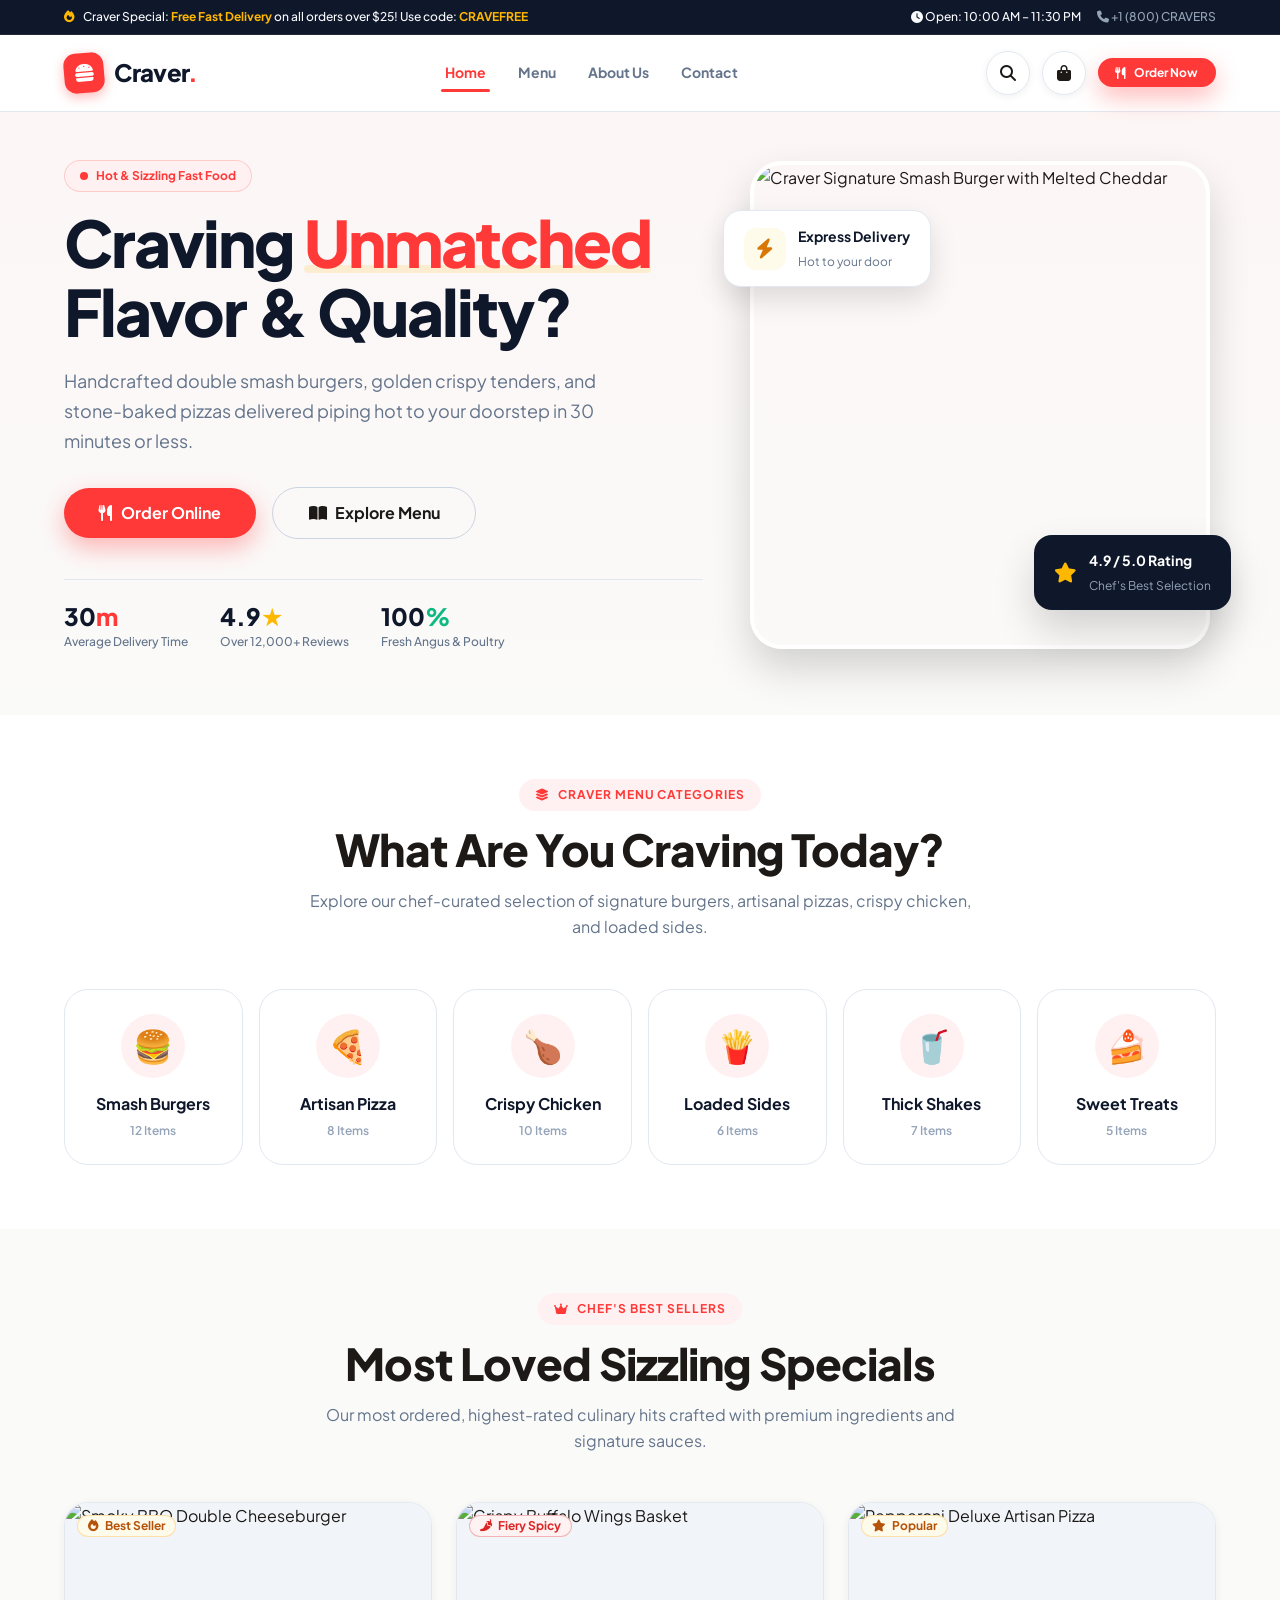
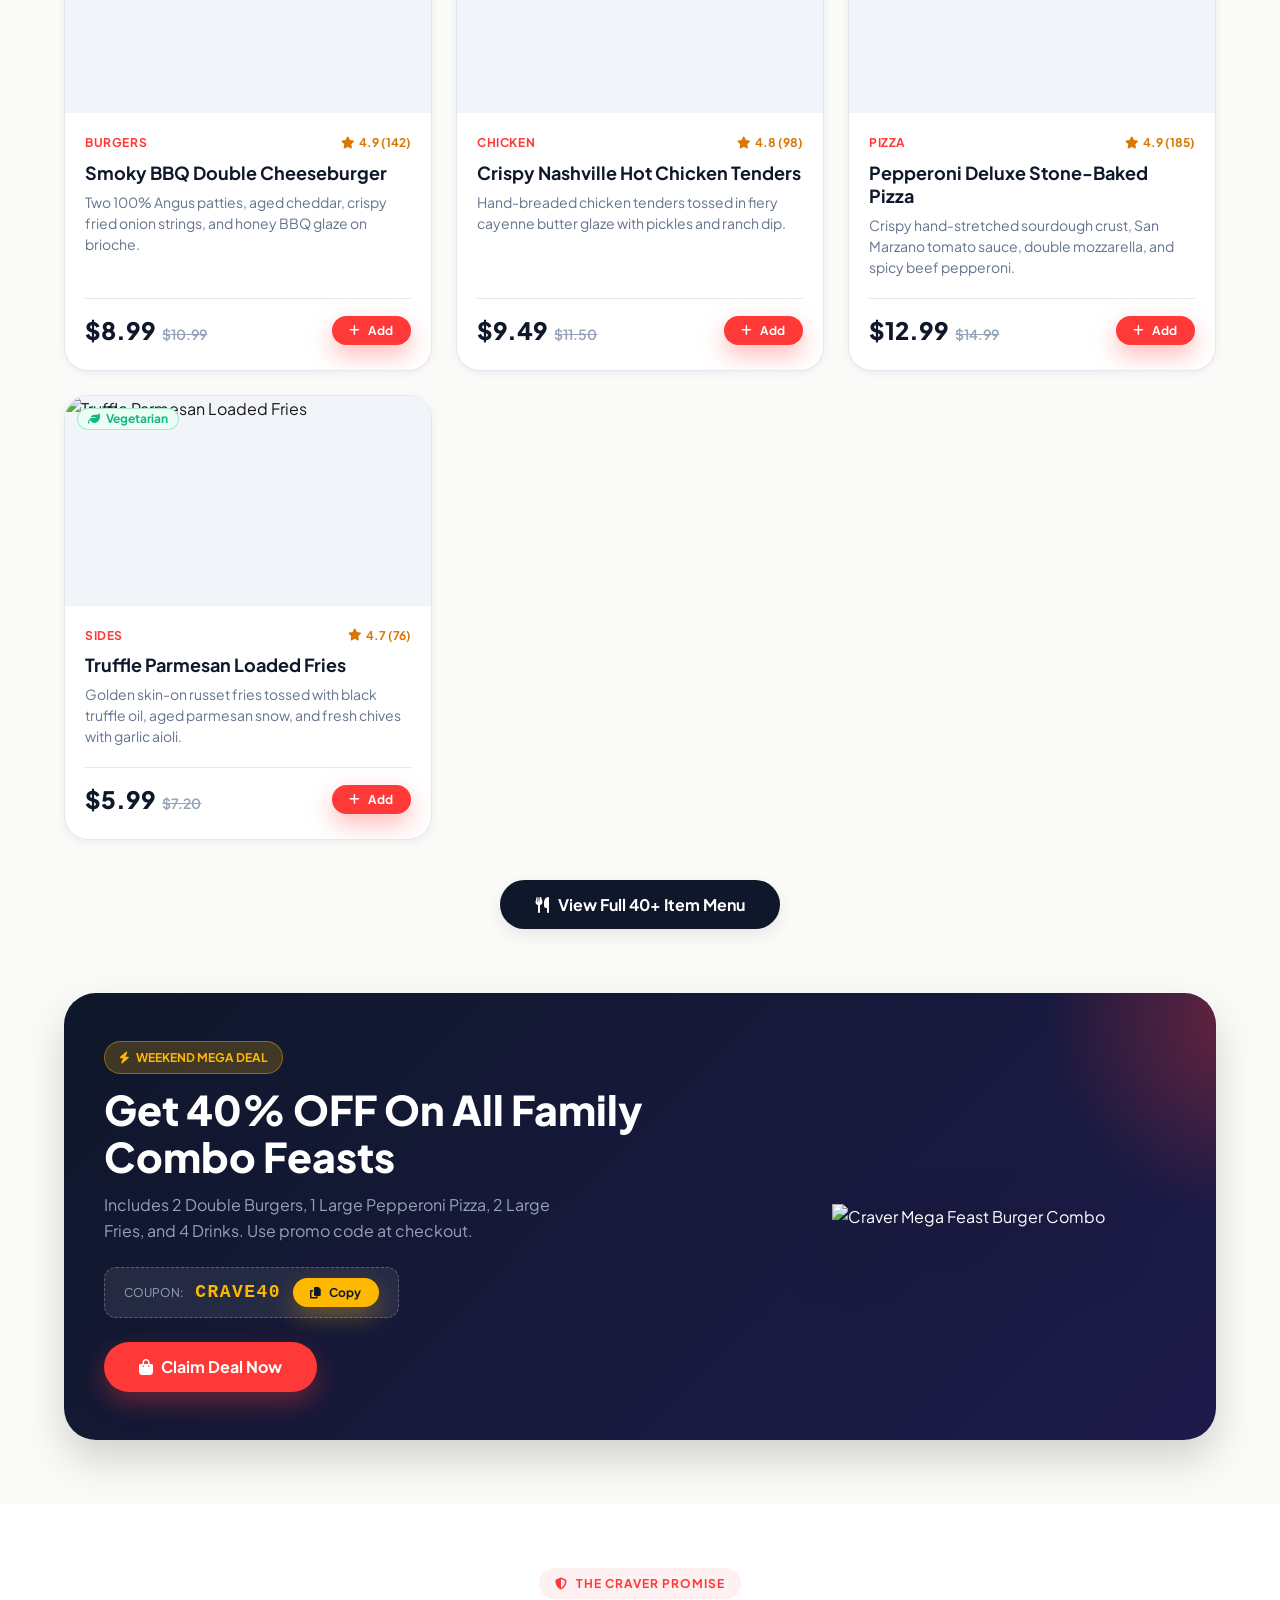
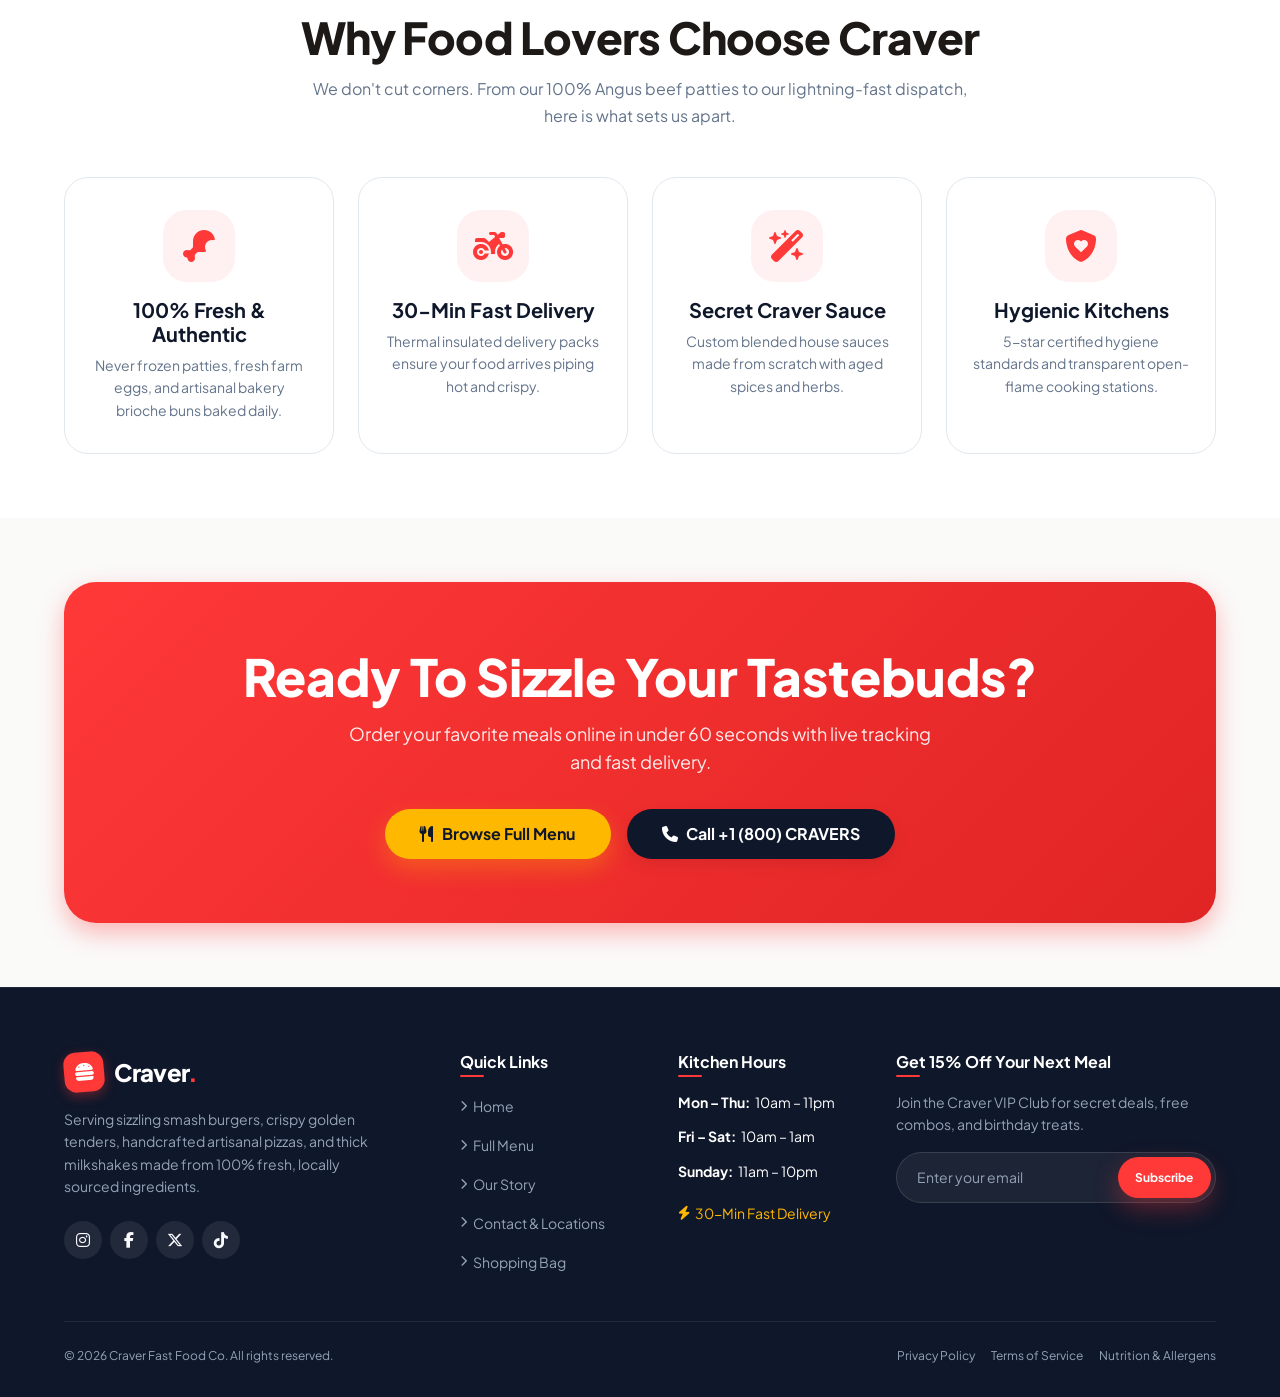
==== index.html @ d2164f5b "feat: complete Craver Fast Food Co. web application across all 9 phases" ====
<!DOCTYPE html>
<html lang="en">
<head>
  <meta charset="UTF-8">
  <meta name="viewport" content="width=device-width, initial-scale=1.0">
  <meta name="description" content="Craver Fast Food Co. — Sizzling Smash Burgers, Crispy Chicken, Artisanal Pizzas & 30-Min Fast Delivery.">
  <title>Craver Fast Food Co. | Sizzling Burgers, Pizzas & Shakes</title>

  <!-- Favicon -->
  <link rel="icon" href="data:image/svg+xml,<svg xmlns='http://www.w3.org/2000/svg' viewBox='0 0 100 100'><text y='.9em' font-size='90'>🍔</text></svg>">

  <!-- Google Fonts: Plus Jakarta Sans & Outfit -->
  <link rel="preconnect" href="https://fonts.googleapis.com">
  <link rel="preconnect" href="https://fonts.gstatic.com" crossorigin>
  <link href="https://fonts.googleapis.com/css2?family=Outfit:wght@600;700;800;900&family=Plus+Jakarta+Sans:wght@400;500;600;700;800&display=swap" rel="stylesheet">

  <!-- FontAwesome 6 Icons -->
  <link rel="stylesheet" href="https://cdnjs.cloudflare.com/ajax/libs/font-awesome/6.5.1/css/all.min.css">

  <!-- Modular CSS Hierarchy -->
  <link rel="stylesheet" href="css/variables.css">
  <link rel="stylesheet" href="css/reset.css">
  <link rel="stylesheet" href="css/global.css">
  <link rel="stylesheet" href="css/header.css">
  <link rel="stylesheet" href="css/home.css">
  <link rel="stylesheet" href="css/modal.css">
  <link rel="stylesheet" href="css/footer.css">
  <link rel="stylesheet" href="css/responsive.css">
</head>
<body>

  <!-- ═══════════════ TOP ANNOUNCEMENT BAR ═══════════════ -->
  <div class="top-bar">
    <div class="container top-bar-content">
      <div class="top-bar-promo">
        <i class="fa-solid fa-fire" style="color:var(--color-secondary);"></i>
        <span>Craver Special: <strong>Free Fast Delivery</strong> on all orders over $25! Use code: <strong>CRAVEFREE</strong></span>
      </div>
      <div class="top-bar-info">
        <span><i class="fa-solid fa-clock"></i> Open: 10:00 AM – 11:30 PM</span>
        <a href="tel:+18002728377" class="top-bar-link"><i class="fa-solid fa-phone"></i> +1 (800) CRAVERS</a>
      </div>
    </div>
  </div>

  <!-- ═══════════════ MAIN NAVIGATION HEADER ═══════════════ -->
  <header class="header">
    <div class="container navbar">
      <!-- Brand Logo -->
      <a href="index.html" class="brand-logo" aria-label="Craver Fast Food Home">
        <div class="brand-logo-icon">
          <i class="fa-solid fa-burger"></i>
        </div>
        <span>Craver<span class="brand-logo-dot">.</span></span>
      </a>

      <!-- Desktop Navigation Menu -->
      <nav class="nav-menu" aria-label="Main Navigation">
        <a href="index.html" class="nav-link active">Home</a>
        <a href="menu.html" class="nav-link">Menu</a>
        <a href="about.html" class="nav-link">About Us</a>
        <a href="contact.html" class="nav-link">Contact</a>
      </nav>

      <!-- Navigation Actions -->
      <div class="nav-actions">
        <a href="menu.html" class="btn-icon" aria-label="Search Menu">
          <i class="fa-solid fa-magnifying-glass"></i>
        </a>

        <!-- Cart Button with Live Count Badge -->
        <a href="cart.html" class="btn-icon cart-btn" aria-label="View Shopping Cart">
          <i class="fa-solid fa-bag-shopping"></i>
          <span class="cart-badge" style="display:none;">0</span>
        </a>

        <a href="menu.html" class="btn btn-primary btn-sm">
          <i class="fa-solid fa-utensils"></i> Order Now
        </a>

        <!-- Mobile Hamburger Button -->
        <button class="mobile-toggle" aria-label="Open mobile navigation menu">
          <span class="hamburger-line"></span>
          <span class="hamburger-line"></span>
          <span class="hamburger-line"></span>
        </button>
      </div>
    </div>
  </header>

  <!-- ═══════════════ MOBILE SLIDE-OUT DRAWER ═══════════════ -->
  <div class="mobile-drawer-overlay">
    <div class="mobile-drawer">
      <div>
        <div class="mobile-drawer-header">
          <a href="index.html" class="brand-logo">
            <div class="brand-logo-icon"><i class="fa-solid fa-burger"></i></div>
            <span>Craver<span class="brand-logo-dot">.</span></span>
          </a>
          <button class="mobile-drawer-close" aria-label="Close navigation menu">&times;</button>
        </div>

        <nav class="mobile-nav-links">
          <a href="index.html" class="mobile-nav-link active">
            <i class="fa-solid fa-house"></i> Home
          </a>
          <a href="menu.html" class="mobile-nav-link">
            <i class="fa-solid fa-utensils"></i> Food Menu
          </a>
          <a href="about.html" class="mobile-nav-link">
            <i class="fa-solid fa-circle-info"></i> About Us
          </a>
          <a href="contact.html" class="mobile-nav-link">
            <i class="fa-solid fa-headset"></i> Contact & Hours
          </a>
          <a href="cart.html" class="mobile-nav-link">
            <i class="fa-solid fa-bag-shopping"></i> My Cart
          </a>
        </nav>
      </div>

      <div class="mobile-drawer-footer">
        <a href="menu.html" class="btn btn-primary" style="width:100%;">
          <i class="fa-solid fa-fire"></i> Start Order
        </a>
        <p style="font-size:var(--text-xs); color:var(--color-text-dim); text-align:center;">
          Hotline: +1 (800) CRAVERS
        </p>
      </div>
    </div>
  </div>

  <!-- ═══════════════ MAIN CONTENT ═══════════════ -->
  <main>
    <!-- ─── 1. HERO SECTION ─── -->
    <section class="hero">
      <div class="container hero-grid">
        <!-- Hero Text & CTA -->
        <div class="hero-content">
          <div class="hero-badge-wrap">
            <span class="badge-pulse-dot"></span>
            <span>Hot & Sizzling Fast Food</span>
          </div>

          <h1 class="hero-title">
            Craving <span class="highlight">Unmatched</span> Flavor & Quality?
          </h1>

          <p class="hero-desc">
            Handcrafted double smash burgers, golden crispy tenders, and stone-baked pizzas delivered piping hot to your doorstep in 30 minutes or less.
          </p>

          <div class="hero-cta-group">
            <a href="menu.html" class="btn btn-primary btn-lg">
              <i class="fa-solid fa-utensils"></i> Order Online
            </a>
            <a href="menu.html" class="btn btn-outline btn-lg">
              <i class="fa-solid fa-book-open"></i> Explore Menu
            </a>
          </div>

          <!-- Hero Performance Metrics -->
          <div class="hero-stats-row">
            <div class="hero-stat-item">
              <h3>30<span style="color:var(--color-primary);">m</span></h3>
              <p>Average Delivery Time</p>
            </div>
            <div class="hero-stat-item">
              <h3>4.9<span style="color:var(--color-secondary);">★</span></h3>
              <p>Over 12,000+ Reviews</p>
            </div>
            <div class="hero-stat-item">
              <h3>100<span style="color:var(--color-accent-green);">%</span></h3>
              <p>Fresh Angus & Poultry</p>
            </div>
          </div>
        </div>

        <!-- Hero Visual Showcase -->
        <div class="hero-visual">
          <div class="hero-main-img-wrap">
            <img src="https://images.unsplash.com/photo-1568901346375-23c9450c58cd?auto=format&fit=crop&w=800&q=80" alt="Craver Signature Smash Burger with Melted Cheddar" loading="eager">
          </div>

          <!-- Floating Badge 1: Lightning Delivery -->
          <div class="floating-card-delivery">
            <div class="floating-delivery-icon">
              <i class="fa-solid fa-bolt"></i>
            </div>
            <div>
              <strong style="display:block; font-size:var(--text-sm); color:var(--color-dark);">Express Delivery</strong>
              <span style="font-size:var(--text-xs); color:var(--color-text-muted);">Hot to your door</span>
            </div>
          </div>

          <!-- Floating Badge 2: Customer Rating -->
          <div class="floating-card-rating">
            <i class="fa-solid fa-star" style="color:var(--color-secondary); font-size:1.25rem;"></i>
            <div>
              <strong style="display:block; font-size:var(--text-sm);">4.9 / 5.0 Rating</strong>
              <span style="font-size:var(--text-xs); color:var(--color-text-dim);">Chef's Best Selection</span>
            </div>
          </div>
        </div>
      </div>
    </section>

    <!-- ─── 2. FEATURED CATEGORIES SECTION ─── -->
    <section class="section" style="background:#FFFFFF;">
      <div class="container">
        <div class="section-header">
          <span class="section-badge"><i class="fa-solid fa-layer-group"></i> Craver Menu Categories</span>
          <h2 class="section-title">What Are You Craving Today?</h2>
          <p class="section-desc">
            Explore our chef-curated selection of signature burgers, artisanal pizzas, crispy chicken, and loaded sides.
          </p>
        </div>

        <div class="category-grid">
          <!-- Category 1: Burgers -->
          <a href="menu.html" class="category-card">
            <div class="category-icon-wrap">🍔</div>
            <h3 class="category-name">Smash Burgers</h3>
            <span class="category-count">12 Items</span>
          </a>

          <!-- Category 2: Pizza -->
          <a href="menu.html" class="category-card">
            <div class="category-icon-wrap">🍕</div>
            <h3 class="category-name">Artisan Pizza</h3>
            <span class="category-count">8 Items</span>
          </a>

          <!-- Category 3: Crispy Chicken -->
          <a href="menu.html" class="category-card">
            <div class="category-icon-wrap">🍗</div>
            <h3 class="category-name">Crispy Chicken</h3>
            <span class="category-count">10 Items</span>
          </a>

          <!-- Category 4: Loaded Fries -->
          <a href="menu.html" class="category-card">
            <div class="category-icon-wrap">🍟</div>
            <h3 class="category-name">Loaded Sides</h3>
            <span class="category-count">6 Items</span>
          </a>

          <!-- Category 5: Cold Drinks & Shakes -->
          <a href="menu.html" class="category-card">
            <div class="category-icon-wrap">🥤</div>
            <h3 class="category-name">Thick Shakes</h3>
            <span class="category-count">7 Items</span>
          </a>

          <!-- Category 6: Desserts -->
          <a href="menu.html" class="category-card">
            <div class="category-icon-wrap">🍰</div>
            <h3 class="category-name">Sweet Treats</h3>
            <span class="category-count">5 Items</span>
          </a>
        </div>
      </div>
    </section>

    <!-- ─── 3. POPULAR FOOD ITEMS (BEST SELLERS) ─── -->
    <section class="section" style="background:var(--color-bg);">
      <div class="container">
        <div class="section-header">
          <span class="section-badge"><i class="fa-solid fa-crown"></i> Chef's Best Sellers</span>
          <h2 class="section-title">Most Loved Sizzling Specials</h2>
          <p class="section-desc">
            Our most ordered, highest-rated culinary hits crafted with premium ingredients and signature sauces.
          </p>
        </div>

        <div class="popular-grid">
          <!-- Food Card 1 -->
          <div class="food-card">
            <div class="food-card-img-wrap">
              <div class="food-card-badges">
                <span class="badge badge-popular"><i class="fa-solid fa-fire"></i> Best Seller</span>
              </div>
              <img src="https://images.unsplash.com/photo-1586190848861-99aa4a171e90?auto=format&fit=crop&w=600&q=80" alt="Smoky BBQ Double Cheeseburger" class="food-card-img" loading="lazy">
            </div>
            <div class="food-card-body">
              <div class="food-card-header">
                <span class="food-card-category">Burgers</span>
                <span class="food-card-rating"><i class="fa-solid fa-star"></i> 4.9 (142)</span>
              </div>
              <h3 class="food-card-title">Smoky BBQ Double Cheeseburger</h3>
              <p class="food-card-desc">
                Two 100% Angus patties, aged cheddar, crispy fried onion strings, and honey BBQ glaze on brioche.
              </p>
              <div class="food-card-footer">
                <div class="food-card-price">
                  <span class="food-current-price">$8.99</span>
                  <span class="food-old-price">$10.99</span>
                </div>
                <button class="btn btn-primary btn-sm" onclick="FoodModalModule.open('burger-01');">
                  <i class="fa-solid fa-plus"></i> Add
                </button>
              </div>
            </div>
          </div>

          <!-- Food Card 2 -->
          <div class="food-card">
            <div class="food-card-img-wrap">
              <div class="food-card-badges">
                <span class="badge badge-spicy"><i class="fa-solid fa-pepper-hot"></i> Fiery Spicy</span>
              </div>
              <img src="https://images.unsplash.com/photo-1567620832903-9fc6debc209f?auto=format&fit=crop&w=600&q=80" alt="Crispy Buffalo Wings Basket" class="food-card-img" loading="lazy">
            </div>
            <div class="food-card-body">
              <div class="food-card-header">
                <span class="food-card-category">Chicken</span>
                <span class="food-card-rating"><i class="fa-solid fa-star"></i> 4.8 (98)</span>
              </div>
              <h3 class="food-card-title">Crispy Nashville Hot Chicken Tenders</h3>
              <p class="food-card-desc">
                Hand-breaded chicken tenders tossed in fiery cayenne butter glaze with pickles and ranch dip.
              </p>
              <div class="food-card-footer">
                <div class="food-card-price">
                  <span class="food-current-price">$9.49</span>
                  <span class="food-old-price">$11.50</span>
                </div>
                <button class="btn btn-primary btn-sm" onclick="FoodModalModule.open('chicken-01');">
                  <i class="fa-solid fa-plus"></i> Add
                </button>
              </div>
            </div>
          </div>

          <!-- Food Card 3 -->
          <div class="food-card">
            <div class="food-card-img-wrap">
              <div class="food-card-badges">
                <span class="badge badge-popular"><i class="fa-solid fa-star"></i> Popular</span>
              </div>
              <img src="https://images.unsplash.com/photo-1513104890138-7c749659a591?auto=format&fit=crop&w=600&q=80" alt="Pepperoni Deluxe Artisan Pizza" class="food-card-img" loading="lazy">
            </div>
            <div class="food-card-body">
              <div class="food-card-header">
                <span class="food-card-category">Pizza</span>
                <span class="food-card-rating"><i class="fa-solid fa-star"></i> 4.9 (185)</span>
              </div>
              <h3 class="food-card-title">Pepperoni Deluxe Stone-Baked Pizza</h3>
              <p class="food-card-desc">
                Crispy hand-stretched sourdough crust, San Marzano tomato sauce, double mozzarella, and spicy beef pepperoni.
              </p>
              <div class="food-card-footer">
                <div class="food-card-price">
                  <span class="food-current-price">$12.99</span>
                  <span class="food-old-price">$14.99</span>
                </div>
                <button class="btn btn-primary btn-sm" onclick="FoodModalModule.open('pizza-01');">
                  <i class="fa-solid fa-plus"></i> Add
                </button>
              </div>
            </div>
          </div>

          <!-- Food Card 4 -->
          <div class="food-card">
            <div class="food-card-img-wrap">
              <div class="food-card-badges">
                <span class="badge badge-veg"><i class="fa-solid fa-leaf"></i> Vegetarian</span>
              </div>
              <img src="https://images.unsplash.com/photo-1573080496219-bb080dd4f877?auto=format&fit=crop&w=600&q=80" alt="Truffle Parmesan Loaded Fries" class="food-card-img" loading="lazy">
            </div>
            <div class="food-card-body">
              <div class="food-card-header">
                <span class="food-card-category">Sides</span>
                <span class="food-card-rating"><i class="fa-solid fa-star"></i> 4.7 (76)</span>
              </div>
              <h3 class="food-card-title">Truffle Parmesan Loaded Fries</h3>
              <p class="food-card-desc">
                Golden skin-on russet fries tossed with black truffle oil, aged parmesan snow, and fresh chives with garlic aioli.
              </p>
              <div class="food-card-footer">
                <div class="food-card-price">
                  <span class="food-current-price">$5.99</span>
                  <span class="food-old-price">$7.20</span>
                </div>
                <button class="btn btn-primary btn-sm" onclick="FoodModalModule.open('fries-01');">
                  <i class="fa-solid fa-plus"></i> Add
                </button>
              </div>
            </div>
          </div>
        </div>

        <div style="text-align:center; margin-top:var(--space-10);">
          <a href="menu.html" class="btn btn-dark btn-lg">
            <i class="fa-solid fa-utensils"></i> View Full 40+ Item Menu
          </a>
        </div>
      </div>
    </section>

    <!-- ─── 4. PROMOTIONAL OFFER BANNER ─── -->
    <section class="section" style="padding-top:0;">
      <div class="container">
        <div class="promo-banner">
          <div>
            <span class="promo-tag"><i class="fa-solid fa-bolt"></i> Weekend Mega Deal</span>
            <h2 class="promo-title">Get 40% OFF On All Family Combo Feasts</h2>
            <p class="promo-desc">
              Includes 2 Double Burgers, 1 Large Pepperoni Pizza, 2 Large Fries, and 4 Drinks. Use promo code at checkout.
            </p>

            <div class="promo-code-box">
              <span class="promo-code-label">Coupon:</span>
              <span class="promo-code-value">CRAVE40</span>
              <button class="btn btn-secondary btn-sm" onclick="navigator.clipboard.writeText('CRAVE40'); ToastNotification.show('Promo Code CRAVE40 Copied!', 'fa-solid fa-copy');">
                <i class="fa-solid fa-copy"></i> Copy
              </button>
            </div>

            <div>
              <a href="menu.html" class="btn btn-primary btn-lg">
                <i class="fa-solid fa-bag-shopping"></i> Claim Deal Now
              </a>
            </div>
          </div>

          <div class="promo-img-wrap">
            <img src="https://images.unsplash.com/photo-1594212699903-ec8a3eca50f5?auto=format&fit=crop&w=600&q=80" alt="Craver Mega Feast Burger Combo" loading="lazy">
          </div>
        </div>
      </div>
    </section>

    <!-- ─── 5. WHY CHOOSE US / VALUE PERKS ─── -->
    <section class="section" style="background:#FFFFFF;">
      <div class="container">
        <div class="section-header">
          <span class="section-badge"><i class="fa-solid fa-shield-halved"></i> The Craver Promise</span>
          <h2 class="section-title">Why Food Lovers Choose Craver</h2>
          <p class="section-desc">
            We don't cut corners. From our 100% Angus beef patties to our lightning-fast dispatch, here is what sets us apart.
          </p>
        </div>

        <div class="perks-grid">
          <div class="perk-card">
            <div class="perk-icon"><i class="fa-solid fa-drumstick-bite"></i></div>
            <h3 class="perk-title">100% Fresh & Authentic</h3>
            <p class="perk-desc">Never frozen patties, fresh farm eggs, and artisanal bakery brioche buns baked daily.</p>
          </div>

          <div class="perk-card">
            <div class="perk-icon"><i class="fa-solid fa-motorcycle"></i></div>
            <h3 class="perk-title">30-Min Fast Delivery</h3>
            <p class="perk-desc">Thermal insulated delivery packs ensure your food arrives piping hot and crispy.</p>
          </div>

          <div class="perk-card">
            <div class="perk-icon"><i class="fa-solid fa-wand-magic-sparkles"></i></div>
            <h3 class="perk-title">Secret Craver Sauce</h3>
            <p class="perk-desc">Custom blended house sauces made from scratch with aged spices and herbs.</p>
          </div>

          <div class="perk-card">
            <div class="perk-icon"><i class="fa-solid fa-shield-heart"></i></div>
            <h3 class="perk-title">Hygienic Kitchens</h3>
            <p class="perk-desc">5-star certified hygiene standards and transparent open-flame cooking stations.</p>
          </div>
        </div>
      </div>
    </section>

    <!-- ─── 6. CALL TO ACTION BANNER ─── -->
    <section class="section" style="background:var(--color-bg);">
      <div class="container">
        <div class="cta-banner">
          <h2>Ready To Sizzle Your Tastebuds?</h2>
          <p>Order your favorite meals online in under 60 seconds with live tracking and fast delivery.</p>
          <div class="cta-btn-group">
            <a href="menu.html" class="btn btn-secondary btn-lg">
              <i class="fa-solid fa-utensils"></i> Browse Full Menu
            </a>
            <a href="contact.html" class="btn btn-dark btn-lg">
              <i class="fa-solid fa-phone"></i> Call +1 (800) CRAVERS
            </a>
          </div>
        </div>
      </div>
    </section>
  </main>

  <!-- ═══════════════ SITE FOOTER ═══════════════ -->
  <footer class="footer">
    <div class="container">
      <div class="footer-grid">
        <!-- Brand Summary -->
        <div class="footer-brand">
          <a href="index.html" class="brand-logo" style="color:#FFFFFF;">
            <div class="brand-logo-icon"><i class="fa-solid fa-burger"></i></div>
            <span>Craver<span class="brand-logo-dot">.</span></span>
          </a>
          <p>
            Serving sizzling smash burgers, crispy golden tenders, handcrafted artisanal pizzas, and thick milkshakes made from 100% fresh, locally sourced ingredients.
          </p>
          <div class="footer-socials">
            <a href="#" class="social-link" aria-label="Instagram"><i class="fa-brands fa-instagram"></i></a>
            <a href="#" class="social-link" aria-label="Facebook"><i class="fa-brands fa-facebook-f"></i></a>
            <a href="#" class="social-link" aria-label="Twitter"><i class="fa-brands fa-x-twitter"></i></a>
            <a href="#" class="social-link" aria-label="TikTok"><i class="fa-brands fa-tiktok"></i></a>
          </div>
        </div>

        <!-- Quick Links -->
        <div>
          <h4 class="footer-heading">Quick Links</h4>
          <ul class="footer-links">
            <li><a href="index.html" class="footer-link"><i class="fa-solid fa-chevron-right" style="font-size:0.7rem;"></i> Home</a></li>
            <li><a href="menu.html" class="footer-link"><i class="fa-solid fa-chevron-right" style="font-size:0.7rem;"></i> Full Menu</a></li>
            <li><a href="about.html" class="footer-link"><i class="fa-solid fa-chevron-right" style="font-size:0.7rem;"></i> Our Story</a></li>
            <li><a href="contact.html" class="footer-link"><i class="fa-solid fa-chevron-right" style="font-size:0.7rem;"></i> Contact & Locations</a></li>
            <li><a href="cart.html" class="footer-link"><i class="fa-solid fa-chevron-right" style="font-size:0.7rem;"></i> Shopping Bag</a></li>
          </ul>
        </div>

        <!-- Operating Hours -->
        <div>
          <h4 class="footer-heading">Kitchen Hours</h4>
          <ul class="footer-links">
            <li class="footer-link" style="color:#FFFFFF;"><strong>Mon – Thu:</strong> 10am – 11pm</li>
            <li class="footer-link" style="color:#FFFFFF;"><strong>Fri – Sat:</strong> 10am – 1am</li>
            <li class="footer-link" style="color:#FFFFFF;"><strong>Sunday:</strong> 11am – 10pm</li>
            <li class="footer-link" style="color:var(--color-secondary); margin-top:var(--space-2);">
              <i class="fa-solid fa-bolt"></i> 30-Min Fast Delivery
            </li>
          </ul>
        </div>

        <!-- Newsletter -->
        <div class="footer-newsletter">
          <h4 class="footer-heading">Get 15% Off Your Next Meal</h4>
          <p>Join the Craver VIP Club for secret deals, free combos, and birthday treats.</p>
          <form class="newsletter-form" onsubmit="event.preventDefault(); ToastNotification.show('Subscribed to Craver VIP Deals!', 'fa-solid fa-circle-check');">
            <input type="email" class="newsletter-input" placeholder="Enter your email" required>
            <button type="submit" class="btn btn-primary btn-sm">Subscribe</button>
          </form>
        </div>
      </div>

      <!-- Footer Bottom -->
      <div class="footer-bottom">
        <p>&copy; <span id="currentYear">2026</span> Craver Fast Food Co. All rights reserved.</p>
        <div class="footer-bottom-links">
          <a href="#">Privacy Policy</a>
          <a href="#">Terms of Service</a>
          <a href="#">Nutrition & Allergens</a>
        </div>
      </div>
    </div>
  </footer>

  <!-- Toast Notification Container -->
  <div id="toastContainer"></div>

  <!-- Modular JavaScript Hierarchy -->
  <script src="data/products.js"></script>
  <script src="js/storage.js"></script>
  <script src="js/modal.js"></script>
  <script src="js/toast.js"></script>
  <script src="js/navigation.js"></script>
  <script src="js/app.js"></script>
</body>
</html>
---- css/variables.css ----
/**
 * ═══════════════════════════════════════════════════════════════
 * CRAVER FAST FOOD CO. — DESIGN SYSTEM & TOKENS
 * variables.css
 * ═══════════════════════════════════════════════════════════════
 */

:root {
  /* ─── BRAND COLOR PALETTE ─── */
  --color-primary: #FF3838;            /* Craver Flame Red */
  --color-primary-hover: #E02424;      /* Deep Crimson */
  --color-primary-light: #FFF1F1;      /* Soft Red Tint */
  --color-primary-glow: rgba(255, 56, 56, 0.35);

  --color-secondary: #FFB800;          /* Warm Cheddar Gold */
  --color-secondary-hover: #E6A600;    /* Deep Mustard */
  --color-secondary-light: #FFFBEB;    /* Warm Butter */

  --color-accent-green: #10B981;       /* Fresh Veg / Mint */
  --color-accent-green-light: #ECFDF5;
  --color-accent-spicy: #DC2626;       /* Fiery Chili */

  /* ─── NEUTRAL / DARK SLATE SURFACES ─── */
  --color-dark: #0F172A;               /* Obsidian Header/Footer */
  --color-dark-surface: #1E293B;       /* Card Surface / Charcoal */
  --color-dark-muted: #334155;         /* Border Dark */
  
  --color-bg: #FAFAF9;                 /* Warm Eggshell Background */
  --color-surface: #FFFFFF;            /* Clean Card White */
  --color-surface-hover: #F5F5F4;      /* Hover Tint */

  /* ─── TYPOGRAPHY COLORS ─── */
  --color-text-main: #1C1917;          /* Near Black */
  --color-text-muted: #64748B;         /* Slate Grey */
  --color-text-dim: #94A3B8;           /* Light Grey */
  --color-text-light: #F8FAFC;         /* White on Dark */

  /* ─── BORDERS & DIVIDERS ─── */
  --border-subtle: #E2E8F0;
  --border-medium: #CBD5E1;
  --border-focus: var(--color-primary);

  /* ─── TYPOGRAPHY FAMILIES & SCALES ─── */
  --font-heading: 'Plus Jakarta Sans', -apple-system, BlinkMacSystemFont, sans-serif;
  --font-body: 'Plus Jakarta Sans', -apple-system, BlinkMacSystemFont, sans-serif;
  --font-accent: 'Outfit', sans-serif;
  --font-code: 'JetBrains Mono', monospace;

  /* Font Sizes */
  --text-xs: 0.75rem;     /* 12px */
  --text-sm: 0.875rem;    /* 14px */
  --text-base: 1rem;      /* 16px */
  --text-lg: 1.125rem;    /* 18px */
  --text-xl: 1.25rem;     /* 20px */
  --text-2xl: 1.5rem;     /* 24px */
  --text-3xl: 1.875rem;   /* 30px */
  --text-4xl: 2.25rem;    /* 36px */
  --text-5xl: 3rem;       /* 48px */
  --text-6xl: 3.75rem;    /* 60px */

  /* Font Weights */
  --weight-normal: 400;
  --weight-medium: 500;
  --weight-semibold: 600;
  --weight-bold: 700;
  --weight-extrabold: 800;
  --weight-black: 900;

  /* ─── SPACING SCALE ─── */
  --space-1: 0.25rem;     /* 4px */
  --space-2: 0.5rem;      /* 8px */
  --space-3: 0.75rem;     /* 12px */
  --space-4: 1rem;        /* 16px */
  --space-5: 1.25rem;     /* 20px */
  --space-6: 1.5rem;      /* 24px */
  --space-8: 2rem;        /* 32px */
  --space-10: 2.5rem;     /* 40px */
  --space-12: 3rem;       /* 48px */
  --space-16: 4rem;       /* 64px */
  --space-20: 5rem;       /* 80px */

  /* ─── LAYOUT CONTAINERS ─── */
  --container-max-width: 1200px;
  --container-padding: 1.5rem;
  --header-height: 76px;
  --topbar-height: 38px;

  /* ─── BORDER RADII ─── */
  --radius-xs: 4px;
  --radius-sm: 8px;
  --radius-md: 12px;
  --radius-lg: 18px;
  --radius-xl: 24px;
  --radius-2xl: 32px;
  --radius-full: 9999px;

  /* ─── ELEVATIONS & SHADOWS ─── */
  --shadow-xs: 0 1px 2px rgba(0, 0, 0, 0.05);
  --shadow-sm: 0 2px 8px rgba(0, 0, 0, 0.06);
  --shadow-md: 0 6px 16px rgba(0, 0, 0, 0.08);
  --shadow-lg: 0 12px 28px rgba(0, 0, 0, 0.12);
  --shadow-xl: 0 20px 40px rgba(0, 0, 0, 0.16);
  --shadow-primary: 0 10px 25px rgba(255, 56, 56, 0.35);
  --shadow-secondary: 0 10px 25px rgba(255, 184, 0, 0.3);

  /* ─── TRANSITIONS & EASINGS ─── */
  --transition-fast: 0.15s ease;
  --transition-normal: 0.25s ease;
  --transition-smooth: 0.35s cubic-bezier(0.16, 1, 0.3, 1);
  --transition-spring: 0.5s cubic-bezier(0.175, 0.885, 0.32, 1.275);
}\n
---- css/global.css ----
/**
 * ═══════════════════════════════════════════════════════════════
 * CRAVER FAST FOOD CO. — GLOBAL STYLES & REUSABLE COMPONENTS
 * global.css
 * ═══════════════════════════════════════════════════════════════
 */

/* ─── CONTAINER & SECTIONS ─── */
.container {
  width: 100%;
  max-width: var(--container-max-width);
  margin-left: auto;
  margin-right: auto;
  padding-left: var(--container-padding);
  padding-right: var(--container-padding);
}

.section {
  padding: var(--space-16) 0;
  position: relative;
}

.section-header {
  text-align: center;
  max-width: 680px;
  margin: 0 auto var(--space-12) auto;
}

.section-badge {
  display: inline-flex;
  align-items: center;
  gap: var(--space-2);
  background: var(--color-primary-light);
  color: var(--color-primary);
  font-size: var(--text-xs);
  font-weight: var(--weight-bold);
  text-transform: uppercase;
  letter-spacing: 0.08em;
  padding: 0.4rem 1rem;
  border-radius: var(--radius-full);
  margin-bottom: var(--space-3);
}

.section-title {
  font-size: clamp(2rem, 3.5vw, 2.75rem);
  font-weight: var(--weight-black);
  letter-spacing: -0.02em;
  color: var(--color-text-main);
  margin-bottom: var(--space-3);
}

.section-desc {
  font-size: var(--text-base);
  color: var(--color-text-muted);
  line-height: 1.65;
}

/* ─── REUSABLE BUTTON SYSTEM ─── */
.btn {
  display: inline-flex;
  align-items: center;
  justify-content: center;
  gap: var(--space-2);
  font-family: var(--font-heading);
  font-size: var(--text-sm);
  font-weight: var(--weight-bold);
  padding: 0.8rem 1.6rem;
  border-radius: var(--radius-full);
  transition: all var(--transition-normal);
  user-select: none;
  white-space: nowrap;
  line-height: 1;
}

.btn:active {
  transform: scale(0.97);
}

/* Primary Flame Button */
.btn-primary {
  background-color: var(--color-primary);
  color: #FFFFFF;
  box-shadow: var(--shadow-primary);
}

.btn-primary:hover {
  background-color: var(--color-primary-hover);
  box-shadow: 0 14px 28px rgba(255, 56, 56, 0.45);
  transform: translateY(-2px);
}

/* Secondary Cheddar Button */
.btn-secondary {
  background-color: var(--color-secondary);
  color: var(--color-dark);
  box-shadow: var(--shadow-secondary);
}

.btn-secondary:hover {
  background-color: var(--color-secondary-hover);
  box-shadow: 0 14px 28px rgba(255, 184, 0, 0.4);
  transform: translateY(-2px);
}

/* Dark Button */
.btn-dark {
  background-color: var(--color-dark);
  color: #FFFFFF;
  box-shadow: var(--shadow-md);
}

.btn-dark:hover {
  background-color: var(--color-dark-surface);
  transform: translateY(-2px);
}

/* Outline Button */
.btn-outline {
  background-color: transparent;
  color: var(--color-text-main);
  border: 1.5px solid var(--border-medium);
}

.btn-outline:hover {
  border-color: var(--color-primary);
  color: var(--color-primary);
  background-color: var(--color-primary-light);
}

/* Icon-Only Button */
.btn-icon {
  width: 44px;
  height: 44px;
  padding: 0;
  border-radius: var(--radius-full);
  display: inline-flex;
  align-items: center;
  justify-content: center;
  background: var(--color-surface);
  color: var(--color-text-main);
  border: 1px solid var(--border-subtle);
  box-shadow: var(--shadow-sm);
  transition: all var(--transition-fast);
}

.btn-icon:hover {
  color: var(--color-primary);
  border-color: var(--color-primary);
  background: var(--color-primary-light);
  transform: translateY(-2px);
}

/* Button Sizing */
.btn-sm {
  padding: 0.55rem 1.1rem;
  font-size: var(--text-xs);
}

.btn-lg {
  padding: 1.05rem 2.2rem;
  font-size: var(--text-base);
}

/* ─── BADGES & TAGS ─── */
.badge {
  display: inline-flex;
  align-items: center;
  gap: 0.35rem;
  font-size: var(--text-xs);
  font-weight: var(--weight-bold);
  padding: 0.25rem 0.65rem;
  border-radius: var(--radius-full);
  line-height: 1;
}

.badge-veg {
  background: var(--color-accent-green-light);
  color: var(--color-accent-green);
  border: 1px solid rgba(16, 185, 129, 0.3);
}

.badge-spicy {
  background: #FEF2F2;
  color: var(--color-accent-spicy);
  border: 1px solid rgba(220, 38, 38, 0.3);
}

.badge-popular {
  background: var(--color-secondary-light);
  color: #B45309;
  border: 1px solid rgba(245, 158, 11, 0.3);
}

/* ─── TOAST NOTIFICATIONS ─── */
#toastContainer {
  position: fixed;
  bottom: var(--space-6);
  right: var(--space-6);
  z-index: 9999;
  display: flex;
  flex-direction: column;
  gap: var(--space-3);
  pointer-events: none;
}

.toast {
  pointer-events: auto;
  display: flex;
  align-items: center;
  gap: var(--space-3);
  background: var(--color-dark);
  color: #FFFFFF;
  padding: 0.85rem 1.4rem;
  border-radius: var(--radius-md);
  box-shadow: var(--shadow-xl);
  font-size: var(--text-sm);
  font-weight: var(--weight-medium);
  border-left: 4px solid var(--color-primary);
  transform: translateY(20px);
  opacity: 0;
  transition: all var(--transition-spring);
}

.toast.show {
  transform: translateY(0);
  opacity: 1;
}

.toast-icon {
  color: var(--color-secondary);
  font-size: var(--text-lg);
}\n
---- css/header.css ----
/**
 * ═══════════════════════════════════════════════════════════════
 * CRAVER FAST FOOD CO. — HEADER & NAVIGATION
 * header.css
 * ═══════════════════════════════════════════════════════════════
 */

/* ─── TOP ANNOUNCEMENT BAR ─── */
.top-bar {
  background-color: var(--color-dark);
  color: var(--color-text-light);
  font-size: var(--text-xs);
  font-weight: var(--weight-medium);
  padding: 0.45rem 0;
  border-bottom: 1px solid rgba(255, 255, 255, 0.08);
}

.top-bar-content {
  display: flex;
  justify-content: space-between;
  align-items: center;
}

.top-bar-promo {
  display: flex;
  align-items: center;
  gap: 0.5rem;
}

.top-bar-promo strong {
  color: var(--color-secondary);
}

.top-bar-info {
  display: flex;
  align-items: center;
  gap: var(--space-4);
}

.top-bar-link {
  color: var(--color-text-dim);
  transition: color var(--transition-fast);
}

.top-bar-link:hover {
  color: var(--color-primary);
}

/* ─── MAIN NAVBAR ─── */
.header {
  position: sticky;
  top: 0;
  left: 0;
  width: 100%;
  background: rgba(255, 255, 255, 0.95);
  backdrop-filter: blur(12px);
  -webkit-backdrop-filter: blur(12px);
  border-bottom: 1px solid var(--border-subtle);
  z-index: 1000;
  transition: all var(--transition-normal);
}

.header.scrolled {
  box-shadow: var(--shadow-sm);
  background: rgba(255, 255, 255, 0.98);
}

.navbar {
  display: flex;
  align-items: center;
  justify-content: space-between;
  height: var(--header-height);
}

/* Brand Logo */
.brand-logo {
  display: flex;
  align-items: center;
  gap: 0.6rem;
  font-family: var(--font-heading);
  font-size: var(--text-2xl);
  font-weight: var(--weight-black);
  letter-spacing: -0.03em;
  color: var(--color-dark);
}

.brand-logo-icon {
  width: 40px;
  height: 40px;
  background: var(--color-primary);
  color: #FFFFFF;
  border-radius: var(--radius-md);
  display: flex;
  align-items: center;
  justify-content: center;
  font-size: 1.25rem;
  box-shadow: 0 4px 12px var(--color-primary-glow);
  transform: rotate(-5deg);
}

.brand-logo-dot {
  color: var(--color-primary);
}

/* Navigation Links */
.nav-menu {
  display: flex;
  align-items: center;
  gap: var(--space-6);
}

.nav-link {
  font-size: var(--text-sm);
  font-weight: var(--weight-bold);
  color: var(--color-text-muted);
  padding: 0.5rem 0.25rem;
  position: relative;
  transition: color var(--transition-fast);
}

.nav-link::after {
  content: '';
  position: absolute;
  bottom: 0;
  left: 0;
  width: 0%;
  height: 2.5px;
  background: var(--color-primary);
  border-radius: var(--radius-full);
  transition: width var(--transition-normal);
}

.nav-link:hover,
.nav-link.active {
  color: var(--color-primary);
}

.nav-link.active::after {
  width: 100%;
}

/* Navigation Actions (Search, Cart, CTA) */
.nav-actions {
  display: flex;
  align-items: center;
  gap: var(--space-3);
}

.cart-btn {
  position: relative;
}

.cart-badge {
  position: absolute;
  top: -5px;
  right: -5px;
  background: var(--color-primary);
  color: #FFFFFF;
  font-size: 0.7rem;
  font-weight: var(--weight-black);
  min-width: 20px;
  height: 20px;
  border-radius: var(--radius-full);
  display: flex;
  align-items: center;
  justify-content: center;
  padding: 0 4px;
  box-shadow: 0 2px 6px var(--color-primary-glow);
}

/* Mobile Hamburger Toggle */
.mobile-toggle {
  display: none;
  background: var(--color-surface);
  border: 1px solid var(--border-subtle);
  border-radius: var(--radius-sm);
  width: 44px;
  height: 44px;
  flex-direction: column;
  justify-content: center;
  align-items: center;
  gap: 5px;
  cursor: pointer;
  z-index: 1100;
}

.hamburger-line {
  width: 22px;
  height: 2px;
  background: var(--color-dark);
  border-radius: 2px;
  transition: all var(--transition-normal);
}

.mobile-toggle.active .hamburger-line:nth-child(1) {
  transform: translateY(7px) rotate(45deg);
}

.mobile-toggle.active .hamburger-line:nth-child(2) {
  opacity: 0;
}

.mobile-toggle.active .hamburger-line:nth-child(3) {
  transform: translateY(-7px) rotate(-45deg);
}

/* ─── MOBILE DRAWER OVERLAY ─── */
.mobile-drawer-overlay {
  position: fixed;
  inset: 0;
  background: rgba(15, 23, 42, 0.65);
  backdrop-filter: blur(8px);
  -webkit-backdrop-filter: blur(8px);
  z-index: 1050;
  opacity: 0;
  visibility: hidden;
  transition: all var(--transition-normal);
}

.mobile-drawer-overlay.active {
  opacity: 1;
  visibility: visible;
}

.mobile-drawer {
  position: fixed;
  top: 0;
  right: 0;
  width: min(320px, 85vw);
  height: 100%;
  background: var(--color-surface);
  z-index: 1060;
  padding: var(--space-6) var(--space-5);
  display: flex;
  flex-direction: column;
  justify-content: space-between;
  transform: translateX(100%);
  transition: transform var(--transition-spring);
  box-shadow: -10px 0 30px rgba(0, 0, 0, 0.15);
}

.mobile-drawer-overlay.active .mobile-drawer {
  transform: translateX(0);
}

.mobile-drawer-header {
  display: flex;
  align-items: center;
  justify-content: space-between;
  padding-bottom: var(--space-4);
  border-bottom: 1px solid var(--border-subtle);
}

.mobile-drawer-close {
  width: 36px;
  height: 36px;
  border-radius: 50%;
  background: var(--color-bg);
  display: flex;
  align-items: center;
  justify-content: center;
  color: var(--color-text-muted);
}

.mobile-nav-links {
  margin-top: var(--space-6);
  display: flex;
  flex-direction: column;
  gap: var(--space-2);
}

.mobile-nav-link {
  display: flex;
  align-items: center;
  gap: var(--space-3);
  font-size: var(--text-base);
  font-weight: var(--weight-bold);
  color: var(--color-text-main);
  padding: var(--space-3) var(--space-4);
  border-radius: var(--radius-md);
  transition: all var(--transition-fast);
}

.mobile-nav-link i {
  color: var(--color-primary);
  width: 20px;
}

.mobile-nav-link:hover,
.mobile-nav-link.active {
  background: var(--color-primary-light);
  color: var(--color-primary);
}

.mobile-drawer-footer {
  padding-top: var(--space-6);
  border-top: 1px solid var(--border-subtle);
  display: flex;
  flex-direction: column;
  gap: var(--space-3);
}\n
---- css/home.css ----
/**
 * ═══════════════════════════════════════════════════════════════
 * CRAVER FAST FOOD CO. — HOME PAGE STYLES
 * home.css
 * ═══════════════════════════════════════════════════════════════
 */

/* ─── 1. HERO SECTION ─── */
.hero {
  position: relative;
  padding: var(--space-12) 0 var(--space-16) 0;
  background: linear-gradient(180deg, rgba(255, 241, 241, 0.4) 0%, rgba(250, 250, 249, 1) 100%);
  overflow: hidden;
}

.hero-grid {
  display: grid;
  grid-template-columns: 1.15fr 0.85fr;
  gap: var(--space-10);
  align-items: center;
}

.hero-badge-wrap {
  display: inline-flex;
  align-items: center;
  gap: 0.5rem;
  background: var(--color-primary-light);
  border: 1px solid rgba(255, 56, 56, 0.2);
  padding: 0.35rem 0.95rem;
  border-radius: var(--radius-full);
  font-size: var(--text-xs);
  font-weight: var(--weight-bold);
  color: var(--color-primary);
  margin-bottom: var(--space-4);
}

.badge-pulse-dot {
  width: 8px;
  height: 8px;
  background: var(--color-primary);
  border-radius: 50%;
  box-shadow: 0 0 0 0 var(--color-primary-glow);
  animation: badgePulse 2s infinite;
}

@keyframes badgePulse {
  0% { box-shadow: 0 0 0 0 rgba(255, 56, 56, 0.7); }
  70% { box-shadow: 0 0 0 8px rgba(255, 56, 56, 0); }
  100% { box-shadow: 0 0 0 0 rgba(255, 56, 56, 0); }
}

.hero-title {
  font-size: clamp(2.75rem, 5vw, 4.25rem);
  font-weight: var(--weight-black);
  line-height: 1.08;
  letter-spacing: -0.03em;
  color: var(--color-dark);
  margin-bottom: var(--space-5);
}

.hero-title .highlight {
  color: var(--color-primary);
  position: relative;
  display: inline-block;
}

.hero-title .highlight::after {
  content: '';
  position: absolute;
  bottom: 4px;
  left: 0;
  width: 100%;
  height: 8px;
  background: var(--color-secondary);
  opacity: 0.35;
  border-radius: var(--radius-full);
  z-index: -1;
}

.hero-desc {
  font-size: var(--text-lg);
  color: var(--color-text-muted);
  line-height: 1.65;
  max-width: 540px;
  margin-bottom: var(--space-8);
}

.hero-cta-group {
  display: flex;
  flex-wrap: wrap;
  align-items: center;
  gap: var(--space-4);
  margin-bottom: var(--space-10);
}

/* Hero Stats Counter Row */
.hero-stats-row {
  display: flex;
  align-items: center;
  gap: var(--space-8);
  padding-top: var(--space-6);
  border-top: 1px solid var(--border-subtle);
}

.hero-stat-item h3 {
  font-size: var(--text-2xl);
  font-weight: var(--weight-black);
  color: var(--color-dark);
  line-height: 1;
}

.hero-stat-item p {
  font-size: var(--text-xs);
  color: var(--color-text-muted);
  font-weight: var(--weight-medium);
  margin-top: 0.25rem;
}

/* Hero Visual & Floating Cards */
.hero-visual {
  position: relative;
  display: flex;
  justify-content: center;
  align-items: center;
}

.hero-main-img-wrap {
  position: relative;
  width: 100%;
  max-width: 460px;
  border-radius: var(--radius-2xl);
  overflow: hidden;
  box-shadow: var(--shadow-xl);
  border: 4px solid #FFFFFF;
}

.hero-main-img-wrap img {
  width: 100%;
  height: 480px;
  object-fit: cover;
  transition: transform var(--transition-smooth);
}

.hero-main-img-wrap:hover img {
  transform: scale(1.04);
}

/* Floating Card 1: Fast Delivery */
.floating-card-delivery {
  position: absolute;
  top: 10%;
  left: -20px;
  background: var(--color-surface);
  padding: 0.85rem 1.25rem;
  border-radius: var(--radius-lg);
  box-shadow: var(--shadow-lg);
  display: flex;
  align-items: center;
  gap: 0.75rem;
  border: 1px solid var(--border-subtle);
  animation: floatSlow 4s ease-in-out infinite;
  z-index: 5;
}

.floating-delivery-icon {
  width: 42px;
  height: 42px;
  border-radius: var(--radius-md);
  background: var(--color-secondary-light);
  color: #D97706;
  display: flex;
  align-items: center;
  justify-content: center;
  font-size: 1.25rem;
}

/* Floating Card 2: Rating Pill */
.floating-card-rating {
  position: absolute;
  bottom: 8%;
  right: -15px;
  background: var(--color-dark);
  color: #FFFFFF;
  padding: 0.85rem 1.25rem;
  border-radius: var(--radius-lg);
  box-shadow: var(--shadow-xl);
  display: flex;
  align-items: center;
  gap: 0.75rem;
  animation: floatSlow 4s ease-in-out infinite 2s;
  z-index: 5;
}

@keyframes floatSlow {
  0%, 100% { transform: translateY(0); }
  50% { transform: translateY(-10px); }
}

/* ─── 2. CATEGORY SHORTCUTS ─── */
.category-grid {
  display: grid;
  grid-template-columns: repeat(auto-fit, minmax(160px, 1fr));
  gap: var(--space-4);
}

.category-card {
  background: var(--color-surface);
  border: 1.5px solid var(--border-subtle);
  border-radius: var(--radius-xl);
  padding: var(--space-6) var(--space-4);
  text-align: center;
  display: flex;
  flex-direction: column;
  align-items: center;
  gap: var(--space-2);
  transition: all var(--transition-smooth);
  cursor: pointer;
}

.category-card:hover {
  border-color: var(--color-primary);
  box-shadow: var(--shadow-md);
  transform: translateY(-5px);
}

.category-icon-wrap {
  width: 64px;
  height: 64px;
  border-radius: 50%;
  background: var(--color-primary-light);
  display: flex;
  align-items: center;
  justify-content: center;
  font-size: 2rem;
  margin-bottom: var(--space-2);
  transition: transform var(--transition-spring);
}

.category-card:hover .category-icon-wrap {
  transform: scale(1.15) rotate(5deg);
  background: var(--color-primary);
}

.category-name {
  font-size: var(--text-base);
  font-weight: var(--weight-bold);
  color: var(--color-dark);
}

.category-count {
  font-size: var(--text-xs);
  color: var(--color-text-dim);
  font-weight: var(--weight-semibold);
}

/* ─── 3. POPULAR FOOD ITEMS (BEST SELLERS) ─── */
.popular-grid {
  display: grid;
  grid-template-columns: repeat(auto-fit, minmax(280px, 1fr));
  gap: var(--space-6);
}

.food-card {
  background: var(--color-surface);
  border: 1px solid var(--border-subtle);
  border-radius: var(--radius-xl);
  overflow: hidden;
  box-shadow: var(--shadow-sm);
  display: flex;
  flex-direction: column;
  transition: all var(--transition-smooth);
  position: relative;
}

.food-card:hover {
  border-color: rgba(255, 56, 56, 0.4);
  box-shadow: var(--shadow-lg);
  transform: translateY(-6px);
}

.food-card-img-wrap {
  position: relative;
  width: 100%;
  height: 210px;
  overflow: hidden;
  background: #F1F5F9;
}

.food-card-img {
  width: 100%;
  height: 100%;
  object-fit: cover;
  transition: transform var(--transition-smooth);
}

.food-card:hover .food-card-img {
  transform: scale(1.08);
}

.food-card-badges {
  position: absolute;
  top: var(--space-3);
  left: var(--space-3);
  display: flex;
  flex-direction: column;
  gap: 0.35rem;
  z-index: 2;
}

.food-card-body {
  padding: var(--space-5);
  display: flex;
  flex-direction: column;
  flex: 1;
}

.food-card-header {
  display: flex;
  justify-content: space-between;
  align-items: center;
  margin-bottom: var(--space-2);
}

.food-card-category {
  font-size: var(--text-xs);
  font-weight: var(--weight-bold);
  text-transform: uppercase;
  color: var(--color-primary);
  letter-spacing: 0.05em;
}

.food-card-rating {
  font-size: var(--text-xs);
  font-weight: var(--weight-bold);
  color: #D97706;
  display: flex;
  align-items: center;
  gap: 0.25rem;
}

.food-card-title {
  font-size: var(--text-lg);
  font-weight: var(--weight-bold);
  color: var(--color-dark);
  margin-bottom: var(--space-2);
  line-height: 1.3;
}

.food-card-desc {
  font-size: var(--text-sm);
  color: var(--color-text-muted);
  line-height: 1.5;
  margin-bottom: var(--space-5);
  flex: 1;
}

.food-card-footer {
  display: flex;
  justify-content: space-between;
  align-items: center;
  padding-top: var(--space-3);
  border-top: 1px solid var(--border-subtle);
}

.food-card-price {
  display: flex;
  align-items: baseline;
  gap: 0.4rem;
}

.food-current-price {
  font-family: var(--font-heading);
  font-size: var(--text-2xl);
  font-weight: var(--weight-black);
  color: var(--color-dark);
}

.food-old-price {
  font-size: var(--text-sm);
  color: var(--color-text-dim);
  text-decoration: line-through;
  font-weight: var(--weight-semibold);
}

/* ─── 4. PROMOTIONAL OFFER BANNER ─── */
.promo-banner {
  background: linear-gradient(135deg, var(--color-dark) 0%, #1E1B4B 100%);
  border-radius: var(--radius-2xl);
  padding: var(--space-12) var(--space-10);
  color: #FFFFFF;
  display: grid;
  grid-template-columns: 1.2fr 0.8fr;
  gap: var(--space-8);
  align-items: center;
  position: relative;
  overflow: hidden;
  box-shadow: var(--shadow-xl);
}

.promo-banner::before {
  content: '';
  position: absolute;
  top: -40%;
  right: -20%;
  width: 400px;
  height: 400px;
  background: radial-gradient(circle, var(--color-primary-glow) 0%, transparent 70%);
  border-radius: 50%;
  pointer-events: none;
}

.promo-tag {
  display: inline-flex;
  align-items: center;
  gap: 0.4rem;
  background: rgba(255, 184, 0, 0.2);
  color: var(--color-secondary);
  border: 1px solid rgba(255, 184, 0, 0.4);
  padding: 0.35rem 0.85rem;
  border-radius: var(--radius-full);
  font-size: var(--text-xs);
  font-weight: var(--weight-bold);
  text-transform: uppercase;
  margin-bottom: var(--space-3);
}

.promo-title {
  font-size: clamp(2rem, 3.2vw, 2.75rem);
  font-weight: var(--weight-black);
  color: #FFFFFF;
  line-height: 1.15;
  margin-bottom: var(--space-3);
}

.promo-desc {
  color: var(--color-text-dim);
  font-size: var(--text-base);
  margin-bottom: var(--space-6);
  max-width: 480px;
}

.promo-code-box {
  display: inline-flex;
  align-items: center;
  gap: var(--space-3);
  background: rgba(255, 255, 255, 0.08);
  border: 1.5px dashed rgba(255, 255, 255, 0.25);
  padding: 0.6rem 1.2rem;
  border-radius: var(--radius-md);
  margin-bottom: var(--space-6);
}

.promo-code-label {
  font-size: var(--text-xs);
  color: var(--color-text-dim);
  text-transform: uppercase;
}

.promo-code-value {
  font-family: var(--font-code);
  font-size: var(--text-lg);
  font-weight: var(--weight-black);
  color: var(--color-secondary);
  letter-spacing: 0.08em;
}

.promo-img-wrap {
  display: flex;
  justify-content: center;
}

.promo-img-wrap img {
  max-width: 320px;
  filter: drop-shadow(0 20px 30px rgba(0, 0, 0, 0.5));
}

/* ─── 5. WHY CHOOSE US / VALUE PERKS ─── */
.perks-grid {
  display: grid;
  grid-template-columns: repeat(auto-fit, minmax(250px, 1fr));
  gap: var(--space-6);
}

.perk-card {
  background: var(--color-surface);
  border: 1px solid var(--border-subtle);
  border-radius: var(--radius-xl);
  padding: var(--space-8) var(--space-6);
  text-align: center;
  transition: all var(--transition-smooth);
}

.perk-card:hover {
  border-color: var(--color-primary);
  box-shadow: var(--shadow-md);
  transform: translateY(-5px);
}

.perk-icon {
  width: 72px;
  height: 72px;
  border-radius: var(--radius-xl);
  background: var(--color-primary-light);
  color: var(--color-primary);
  display: flex;
  align-items: center;
  justify-content: center;
  font-size: 2rem;
  margin: 0 auto var(--space-4) auto;
  transition: transform var(--transition-spring);
}

.perk-card:hover .perk-icon {
  transform: scale(1.1) rotate(-5deg);
  background: var(--color-primary);
  color: #FFFFFF;
}

.perk-title {
  font-size: var(--text-xl);
  font-weight: var(--weight-bold);
  color: var(--color-dark);
  margin-bottom: var(--space-2);
}

.perk-desc {
  font-size: var(--text-sm);
  color: var(--color-text-muted);
  line-height: 1.6;
}

/* ─── 6. CALL TO ACTION SECTION ─── */
.cta-banner {
  background: linear-gradient(135deg, var(--color-primary) 0%, #E02424 100%);
  border-radius: var(--radius-2xl);
  padding: var(--space-16) var(--space-8);
  text-align: center;
  color: #FFFFFF;
  box-shadow: var(--shadow-primary);
}

.cta-banner h2 {
  font-size: clamp(2.25rem, 4vw, 3.25rem);
  font-weight: var(--weight-black);
  color: #FFFFFF;
  margin-bottom: var(--space-3);
}

.cta-banner p {
  font-size: var(--text-lg);
  color: rgba(255, 255, 255, 0.9);
  max-width: 600px;
  margin: 0 auto var(--space-8) auto;
}

.cta-btn-group {
  display: flex;
  justify-content: center;
  gap: var(--space-4);
  flex-wrap: wrap;
}

/* ─── RESPONSIVE OVERRIDES FOR HOME ─── */
@media (max-width: 1024px) {
  .hero-grid {
    grid-template-columns: 1fr;
    text-align: center;
    gap: var(--space-8);
  }

  .hero-desc {
    margin-left: auto;
    margin-right: auto;
  }

  .hero-cta-group {
    justify-content: center;
  }

  .hero-stats-row {
    justify-content: center;
  }

  .promo-banner {
    grid-template-columns: 1fr;
    text-align: center;
  }

  .promo-desc {
    margin-left: auto;
    margin-right: auto;
  }
}

@media (max-width: 768px) {
  .hero {
    padding: var(--space-8) 0 var(--space-12) 0;
  }

  .floating-card-delivery,
  .floating-card-rating {
    display: none;
  }

  .hero-stats-row {
    gap: var(--space-4);
    flex-wrap: wrap;
  }

  .promo-banner {
    padding: var(--space-8) var(--space-5);
  }
}
---- css/modal.css ----
/**
 * ═══════════════════════════════════════════════════════════════
 * CRAVER FAST FOOD CO. — FOOD DETAILS & QUICK-VIEW MODAL
 * modal.css
 * ═══════════════════════════════════════════════════════════════
 */

/* ─── MODAL BACKDROP OVERLAY ─── */
.modal-overlay {
  position: fixed;
  inset: 0;
  background: rgba(15, 23, 42, 0.75);
  backdrop-filter: blur(8px);
  -webkit-backdrop-filter: blur(8px);
  z-index: 2500;
  display: flex;
  align-items: center;
  justify-content: center;
  padding: var(--space-4);
  opacity: 0;
  visibility: hidden;
  transition: opacity 0.3s cubic-bezier(0.16, 1, 0.3, 1), visibility 0.3s cubic-bezier(0.16, 1, 0.3, 1);
}

.modal-overlay.active {
  opacity: 1;
  visibility: visible;
}

/* ─── MODAL DIALOG CONTAINER ─── */
.food-modal-dialog {
  background: var(--color-surface);
  width: 100%;
  max-width: 820px;
  border-radius: var(--radius-2xl);
  box-shadow: var(--shadow-xl);
  overflow: hidden;
  position: relative;
  transform: scale(0.92) translateY(20px);
  transition: transform 0.35s cubic-bezier(0.175, 0.885, 0.32, 1.275);
  max-height: 90vh;
  display: flex;
  flex-direction: column;
}

.modal-overlay.active .food-modal-dialog {
  transform: scale(1) translateY(0);
}

/* Close Button */
.modal-close-btn {
  position: absolute;
  top: 1rem;
  right: 1rem;
  width: 40px;
  height: 40px;
  background: rgba(255, 255, 255, 0.9);
  backdrop-filter: blur(4px);
  border: 1px solid var(--border-subtle);
  border-radius: 50%;
  display: flex;
  align-items: center;
  justify-content: center;
  color: var(--color-dark);
  font-size: 1.25rem;
  cursor: pointer;
  z-index: 10;
  box-shadow: var(--shadow-sm);
  transition: all var(--transition-fast);
}

.modal-close-btn:hover {
  background: var(--color-primary);
  color: #FFFFFF;
  border-color: var(--color-primary);
  transform: rotate(90deg);
}

/* ─── MODAL BODY GRID ─── */
.food-modal-grid {
  display: grid;
  grid-template-columns: 1fr 1.2fr;
  overflow-y: auto;
}

/* Modal Image Side */
.modal-img-wrap {
  position: relative;
  height: 100%;
  min-height: 380px;
  background: #F1F5F9;
  overflow: hidden;
}

.modal-img {
  width: 100%;
  height: 100%;
  object-fit: cover;
}

.modal-img-badges {
  position: absolute;
  top: var(--space-4);
  left: var(--space-4);
  display: flex;
  flex-direction: column;
  gap: 0.35rem;
  z-index: 2;
}

/* Modal Content Side */
.modal-info-wrap {
  padding: var(--space-8);
  display: flex;
  flex-direction: column;
  justify-content: space-between;
}

.modal-category-row {
  display: flex;
  align-items: center;
  justify-content: space-between;
  margin-bottom: var(--space-2);
}

.modal-category-tag {
  font-size: var(--text-xs);
  font-weight: var(--weight-bold);
  text-transform: uppercase;
  color: var(--color-primary);
  letter-spacing: 0.06em;
}

.modal-rating-badge {
  display: flex;
  align-items: center;
  gap: 0.3rem;
  font-size: var(--text-xs);
  font-weight: var(--weight-bold);
  color: #D97706;
}

.modal-title {
  font-size: clamp(1.5rem, 2.5vw, 1.85rem);
  font-weight: var(--weight-black);
  color: var(--color-dark);
  margin-bottom: var(--space-3);
  line-height: 1.2;
}

.modal-price-row {
  display: flex;
  align-items: baseline;
  gap: var(--space-3);
  margin-bottom: var(--space-4);
}

.modal-current-price {
  font-family: var(--font-heading);
  font-size: var(--text-3xl);
  font-weight: var(--weight-black);
  color: var(--color-dark);
}

.modal-old-price {
  font-size: var(--text-base);
  color: var(--color-text-dim);
  text-decoration: line-through;
  font-weight: var(--weight-semibold);
}

.modal-calories-badge {
  font-size: var(--text-xs);
  font-weight: var(--weight-bold);
  background: #F1F5F9;
  color: var(--color-text-muted);
  padding: 0.25rem 0.6rem;
  border-radius: var(--radius-full);
}

.modal-desc {
  font-size: var(--text-sm);
  color: var(--color-text-muted);
  line-height: 1.65;
  margin-bottom: var(--space-6);
}

/* Quantity & CTA Controls */
.modal-actions-box {
  background: var(--color-bg);
  border: 1px solid var(--border-subtle);
  border-radius: var(--radius-xl);
  padding: var(--space-5);
  display: flex;
  flex-direction: column;
  gap: var(--space-4);
}

.modal-stepper-row {
  display: flex;
  align-items: center;
  justify-content: space-between;
}

.stepper-label {
  font-size: var(--text-sm);
  font-weight: var(--weight-bold);
  color: var(--color-dark);
}

/* Quantity Stepper */
.qty-stepper {
  display: inline-flex;
  align-items: center;
  background: var(--color-surface);
  border: 1.5px solid var(--border-subtle);
  border-radius: var(--radius-full);
  padding: 3px;
  box-shadow: var(--shadow-xs);
}

.stepper-btn {
  width: 34px;
  height: 34px;
  border-radius: 50%;
  background: var(--color-bg);
  border: none;
  display: flex;
  align-items: center;
  justify-content: center;
  color: var(--color-dark);
  font-size: 0.9rem;
  cursor: pointer;
  transition: all var(--transition-fast);
}

.stepper-btn:hover {
  background: var(--color-primary);
  color: #FFFFFF;
}

.stepper-qty {
  font-family: var(--font-heading);
  font-size: var(--text-base);
  font-weight: var(--weight-black);
  color: var(--color-dark);
  min-width: 40px;
  text-align: center;
}

.modal-add-btn {
  width: 100%;
}

.modal-perks-row {
  display: flex;
  align-items: center;
  justify-content: space-around;
  font-size: var(--text-xs);
  color: var(--color-text-muted);
  margin-top: var(--space-4);
  padding-top: var(--space-4);
  border-top: 1px solid var(--border-subtle);
}

.modal-perks-row span {
  display: flex;
  align-items: center;
  gap: 0.35rem;
}

/* ─── RESPONSIVE MODAL ─── */
@media (max-width: 768px) {
  .food-modal-grid {
    grid-template-columns: 1fr;
  }

  .modal-img-wrap {
    min-height: 220px;
    height: 220px;
  }

  .modal-info-wrap {
    padding: var(--space-5);
  }

  .modal-title {
    font-size: 1.4rem;
  }
}
---- css/footer.css ----
/**
 * ═══════════════════════════════════════════════════════════════
 * CRAVER FAST FOOD CO. — FOOTER
 * footer.css
 * ═══════════════════════════════════════════════════════════════
 */

.footer {
  background-color: var(--color-dark);
  color: var(--color-text-light);
  padding-top: var(--space-16);
  padding-bottom: var(--space-8);
  border-top: 1px solid rgba(255, 255, 255, 0.08);
}

.footer-grid {
  display: grid;
  grid-template-columns: 2fr 1fr 1fr 1.5fr;
  gap: var(--space-10);
  margin-bottom: var(--space-12);
}

.footer-brand p {
  color: var(--color-text-dim);
  font-size: var(--text-sm);
  margin-top: var(--space-4);
  margin-bottom: var(--space-6);
  max-width: 320px;
  line-height: 1.6;
}

.footer-socials {
  display: flex;
  gap: var(--space-2);
}

.social-link {
  width: 38px;
  height: 38px;
  border-radius: var(--radius-full);
  background: rgba(255, 255, 255, 0.08);
  display: flex;
  align-items: center;
  justify-content: center;
  color: var(--color-text-light);
  transition: all var(--transition-fast);
}

.social-link:hover {
  background: var(--color-primary);
  color: #FFFFFF;
  transform: translateY(-3px);
}

.footer-heading {
  font-size: var(--text-base);
  font-weight: var(--weight-bold);
  color: #FFFFFF;
  margin-bottom: var(--space-5);
  position: relative;
}

.footer-heading::after {
  content: '';
  position: absolute;
  bottom: -6px;
  left: 0;
  width: 24px;
  height: 2px;
  background: var(--color-primary);
  border-radius: var(--radius-full);
}

.footer-links {
  display: flex;
  flex-direction: column;
  gap: var(--space-3);
}

.footer-link {
  font-size: var(--text-sm);
  color: var(--color-text-dim);
  transition: color var(--transition-fast), transform var(--transition-fast);
  display: inline-flex;
  align-items: center;
  gap: 0.35rem;
}

.footer-link:hover {
  color: var(--color-secondary);
  transform: translateX(4px);
}

/* Newsletter Input */
.footer-newsletter p {
  color: var(--color-text-dim);
  font-size: var(--text-sm);
  margin-bottom: var(--space-4);
}

.newsletter-form {
  display: flex;
  gap: var(--space-2);
  background: rgba(255, 255, 255, 0.06);
  padding: 4px;
  border-radius: var(--radius-full);
  border: 1px solid rgba(255, 255, 255, 0.12);
}

.newsletter-input {
  flex: 1;
  padding: 0.6rem 1rem;
  color: #FFFFFF;
  font-size: var(--text-sm);
}

.newsletter-input::placeholder {
  color: var(--color-text-dim);
}

.newsletter-input:focus {
  outline: none;
}

/* Bottom Bar */
.footer-bottom {
  border-top: 1px solid rgba(255, 255, 255, 0.08);
  padding-top: var(--space-6);
  display: flex;
  justify-content: space-between;
  align-items: center;
  font-size: var(--text-xs);
  color: var(--color-text-dim);
}

.footer-bottom-links {
  display: flex;
  gap: var(--space-4);
}

.footer-bottom-links a:hover {
  color: var(--color-text-light);
}\n
---- css/responsive.css ----
/**
 * ═══════════════════════════════════════════════════════════════
 * CRAVER FAST FOOD CO. — COMPREHENSIVE RESPONSIVE DESIGN SYSTEM
 * responsive.css
 * ═══════════════════════════════════════════════════════════════
 */

/* ─── 1. LARGE DESKTOP & LAPTOP SCREENS (1025px – 1440px) ─── */
@media (max-width: 1200px) {
  .hero-title {
    font-size: 3.5rem;
  }

  .footer-grid {
    grid-template-columns: 1.5fr 1fr 1fr 1.2fr;
    gap: var(--space-6);
  }
}

/* ─── 2. TABLET SCREENS (769px – 1024px) ─── */
@media (max-width: 1024px) {
  :root {
    --container-padding: 1.5rem;
  }

  /* Navigation */
  .nav-menu {
    display: none;
  }
  
  .mobile-toggle {
    display: flex;
  }

  /* Hero Section */
  .hero-grid {
    grid-template-columns: 1fr;
    text-align: center;
    gap: var(--space-8);
  }

  .hero-desc {
    margin-left: auto;
    margin-right: auto;
  }

  .hero-cta-group {
    justify-content: center;
  }

  .hero-stats-row {
    justify-content: center;
  }

  .hero-main-img-wrap {
    max-width: 420px;
    margin: 0 auto;
  }

  /* Promotional Banner */
  .promo-banner {
    grid-template-columns: 1fr;
    text-align: center;
  }

  .promo-desc {
    margin-left: auto;
    margin-right: auto;
  }

  .promo-img-wrap img {
    max-width: 260px;
  }

  /* Layout Grids */
  .cart-layout-grid,
  .story-grid,
  .contact-main-grid {
    grid-template-columns: 1fr;
  }

  .order-summary-card {
    position: static;
  }

  /* Footer */
  .footer-grid {
    grid-template-columns: 1fr 1fr;
    gap: var(--space-8);
  }
}

/* ─── 3. STANDARD MOBILE SCREENS (481px – 768px) ─── */
@media (max-width: 768px) {
  :root {
    --header-height: 68px;
    --container-padding: 1.25rem;
  }

  /* Top Bar */
  .top-bar-content {
    flex-direction: column;
    gap: 0.25rem;
    text-align: center;
  }

  .top-bar-info {
    display: none;
  }

  /* Hero */
  .hero {
    padding: var(--space-6) 0 var(--space-10) 0;
  }

  .hero-title {
    font-size: 2.75rem;
  }

  .floating-card-delivery,
  .floating-card-rating {
    display: none;
  }

  .hero-stats-row {
    gap: var(--space-4);
    flex-wrap: wrap;
    justify-content: space-around;
  }

  /* Menu Toolbar */
  .menu-toolbar {
    flex-direction: column;
    align-items: stretch;
    padding: var(--space-4);
  }

  .toolbar-controls {
    flex-direction: column;
    align-items: stretch;
    gap: var(--space-3);
  }

  .dietary-filters {
    overflow-x: auto;
    padding-bottom: 4px;
    scrollbar-width: none;
  }

  .dietary-filters::-webkit-scrollbar {
    display: none;
  }

  .sort-select-wrap {
    justify-content: space-between;
  }

  /* Modal Quick View */
  .food-modal-dialog {
    max-height: 95vh;
  }

  .food-modal-grid {
    grid-template-columns: 1fr;
  }

  .modal-img-wrap {
    min-height: 220px;
    height: 220px;
  }

  .modal-info-wrap {
    padding: var(--space-5);
  }

  .modal-title {
    font-size: 1.35rem;
  }

  /* Forms */
  .form-grid-2 {
    grid-template-columns: 1fr;
  }

  /* Footer */
  .footer-grid {
    grid-template-columns: 1fr;
    gap: var(--space-8);
  }

  .footer-bottom {
    flex-direction: column;
    gap: var(--space-3);
    text-align: center;
  }
}

/* ─── 4. COMPACT MOBILE SCREENS (< 480px — iPhone SE / Small Devices) ─── */
@media (max-width: 480px) {
  :root {
    --container-padding: 1rem;
  }

  /* Typography Scales */
  .hero-title {
    font-size: 2.25rem;
    line-height: 1.12;
  }

  .section-title {
    font-size: 1.75rem;
  }

  .hero-cta-group {
    flex-direction: column;
    width: 100%;
  }

  .hero-cta-group .btn {
    width: 100%;
  }

  .cta-btn-group {
    flex-direction: column;
    width: 100%;
  }

  .cta-btn-group .btn {
    width: 100%;
  }

  /* Food Cards */
  .popular-grid,
  .menu-grid {
    grid-template-columns: 1fr;
  }

  .food-card-img-wrap {
    height: 190px;
  }

  /* Cart Items */
  .cart-item-card {
    grid-template-columns: 60px 1fr;
    gap: var(--space-3);
    position: relative;
  }

  .cart-item-img {
    width: 60px;
    height: 60px;
  }

  .cart-item-remove-btn {
    position: absolute;
    top: 0.5rem;
    right: 0.5rem;
  }

  .cart-item-total-price {
    min-width: unset;
    text-align: left;
    font-size: var(--text-base);
  }

  .cart-item-card > div:last-child {
    grid-column: span 2;
    justify-content: space-between;
    border-top: 1px dashed var(--border-subtle);
    padding-top: var(--space-2);
    margin-top: var(--space-1);
  }

  /* Buttons & Touch Targets */
  .btn {
    min-height: 44px;
  }

  .btn-sm {
    min-height: 38px;
  }

  .stepper-btn {
    width: 36px;
    height: 36px;
  }

  /* Toast Alerts on Mobile */
  #toastContainer {
    left: var(--space-3);
    right: var(--space-3);
    bottom: var(--space-3);
  }

  .toast {
    width: 100%;
    justify-content: center;
  }

  /* Contact Hub Cards */
  .contact-hub-grid {
    grid-template-columns: 1fr;
  }
}
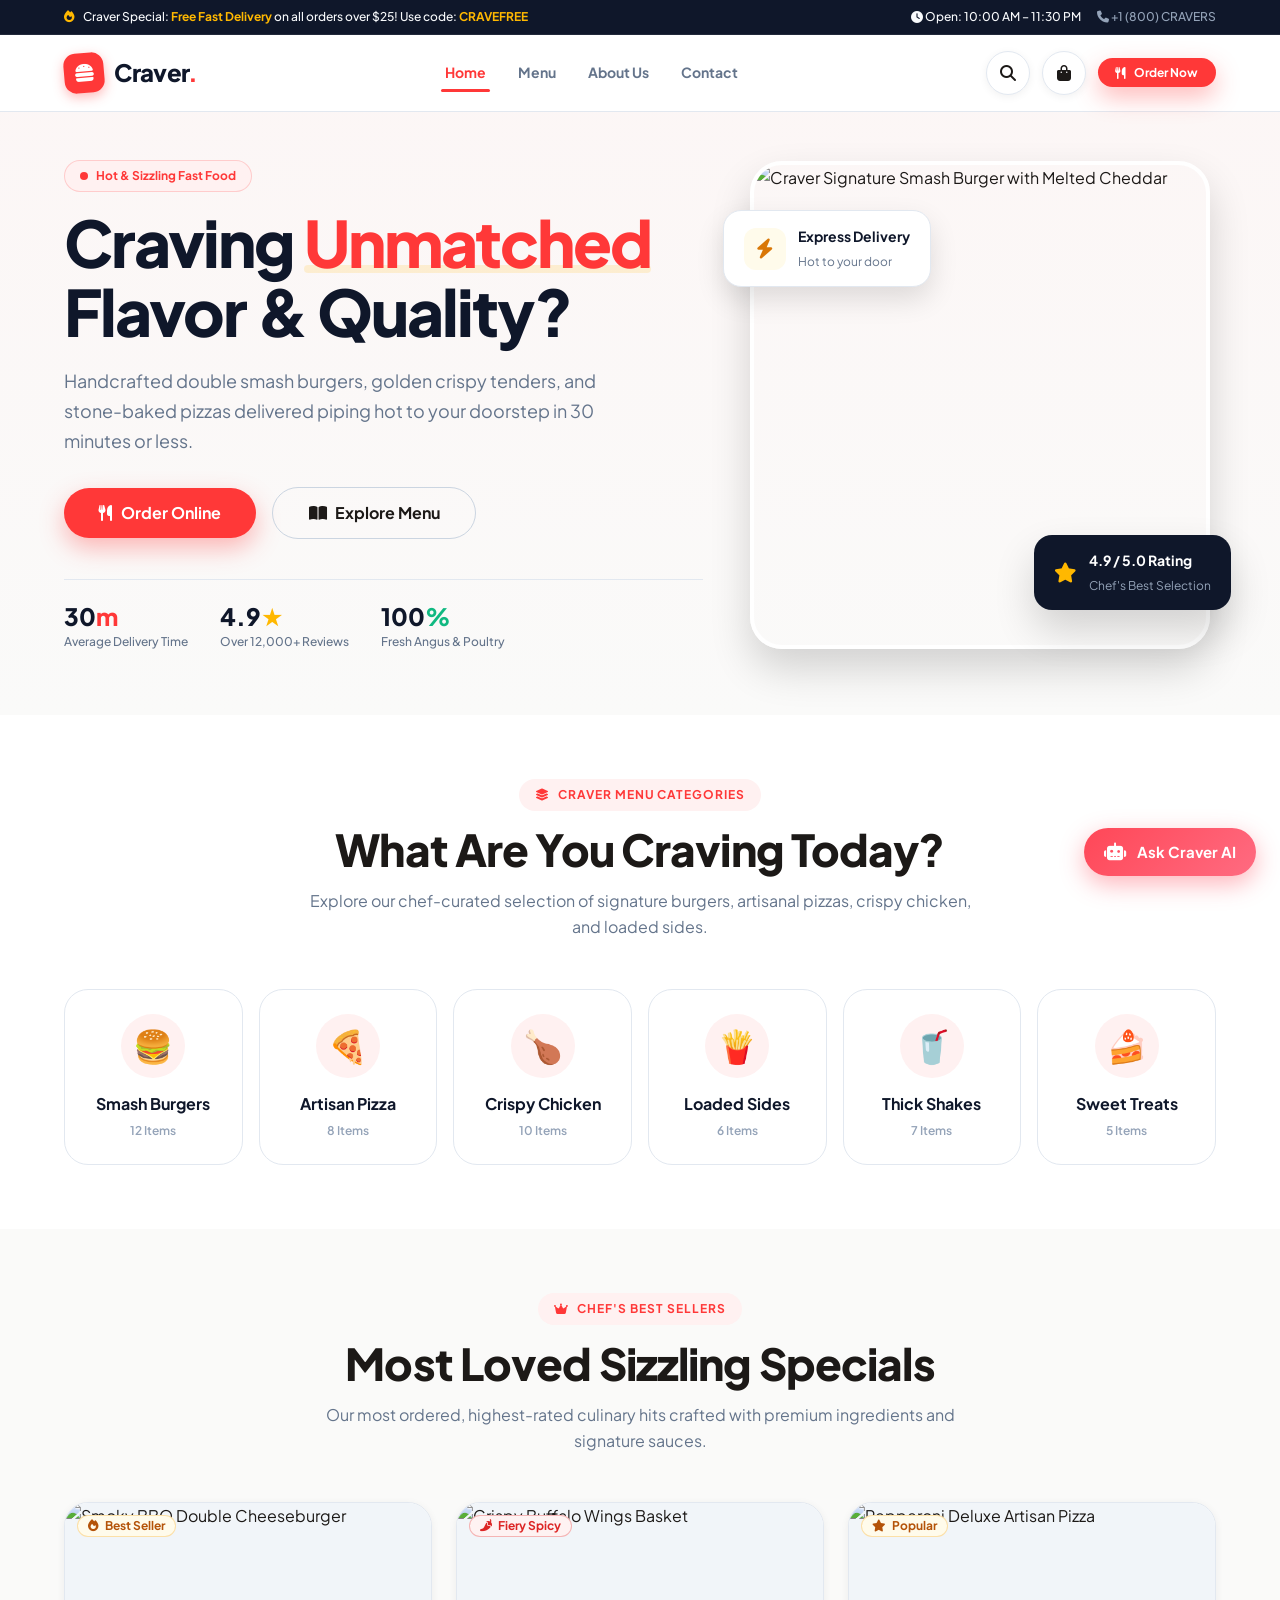
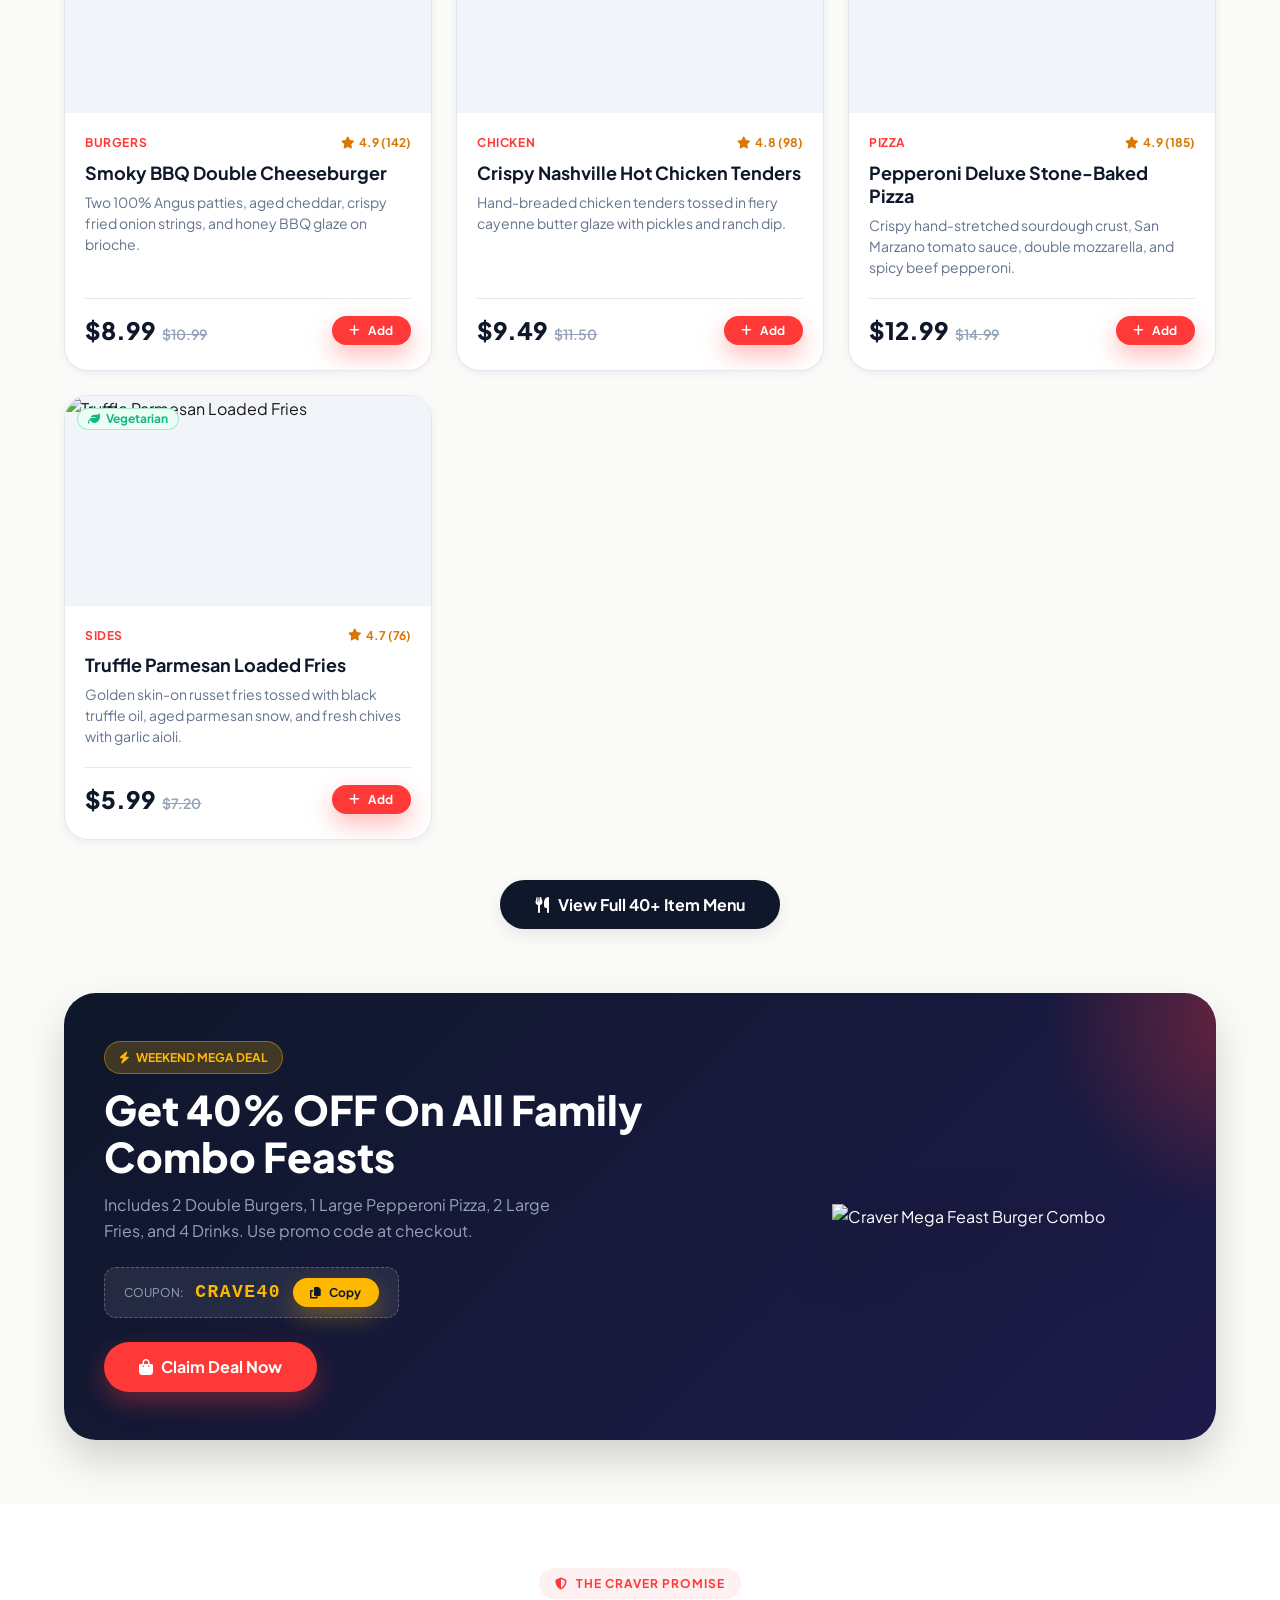
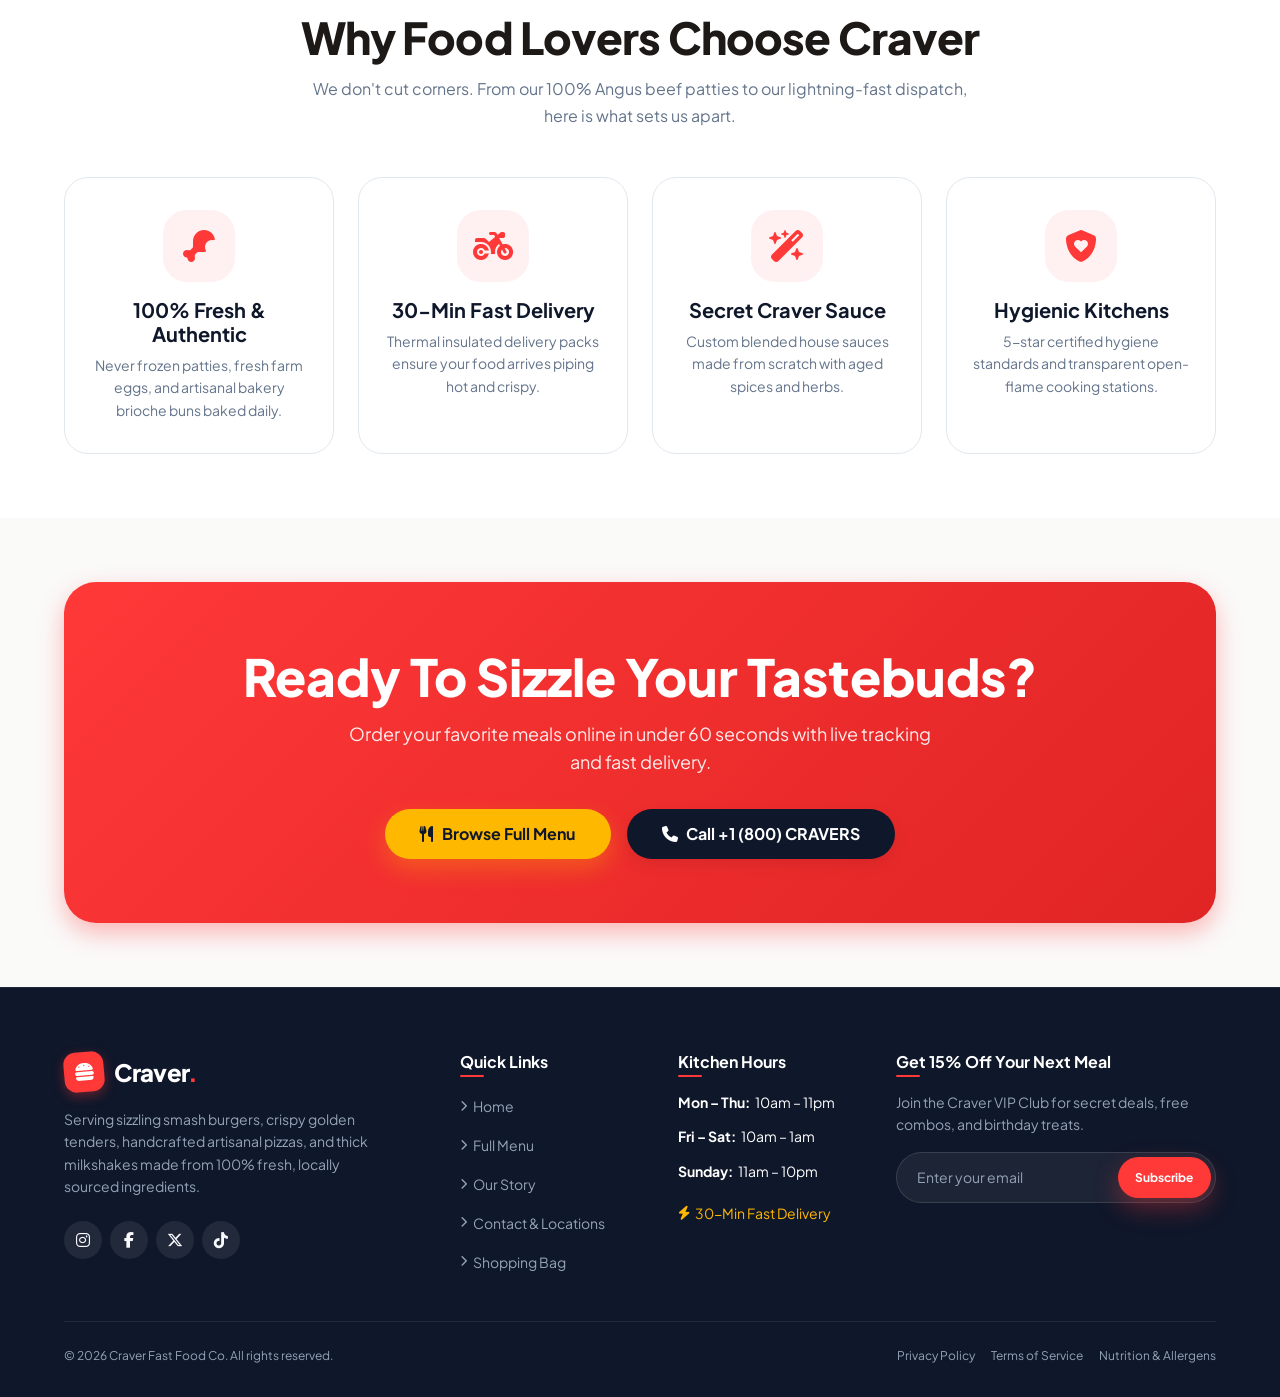
==== commit 9d3b3bb5: "feat: upgrade to 4-tier microservice with private local AI assistant & healthcheck gating" ====
--- a/index.html
+++ b/index.html
@@ -569,5 +569,6 @@
   <script src="js/toast.js"></script>
   <script src="js/navigation.js"></script>
   <script src="js/app.js"></script>
+  <script src="js/ai-assistant.js"></script>
 </body>
 </html>
